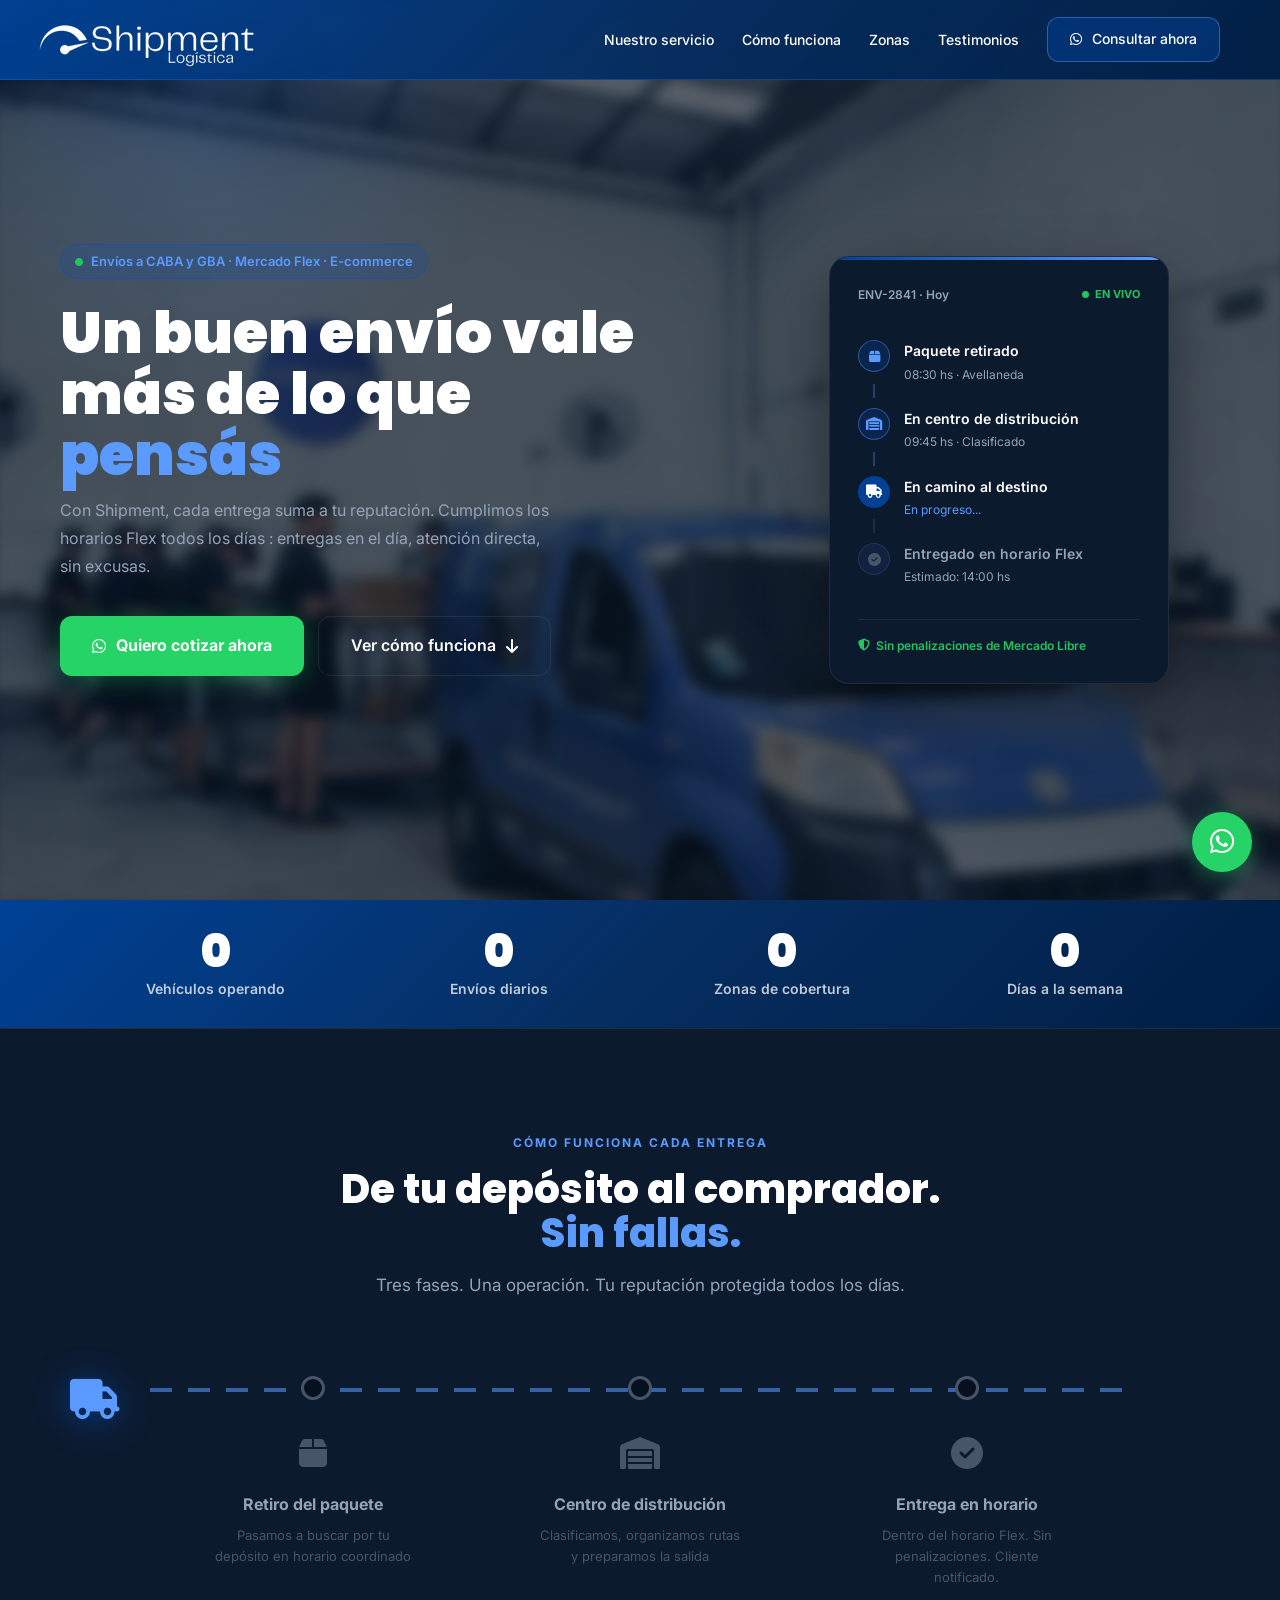
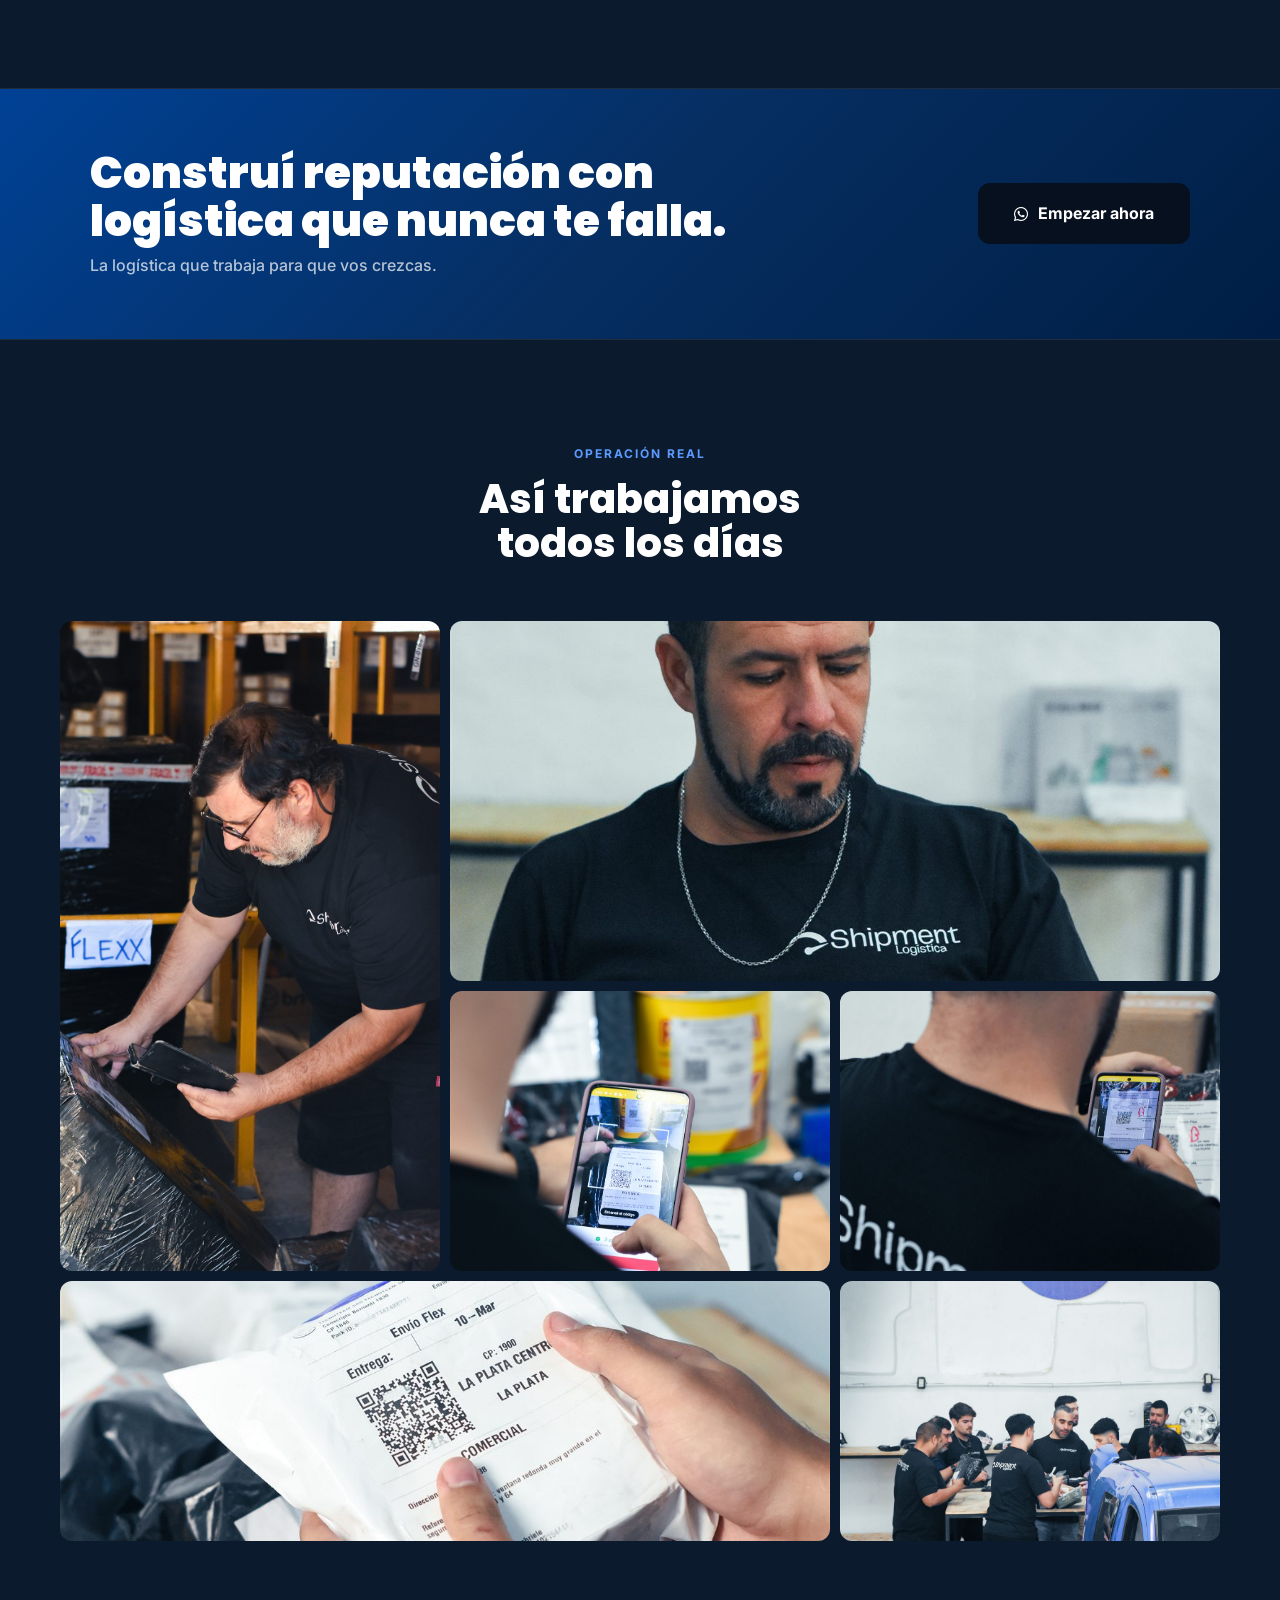
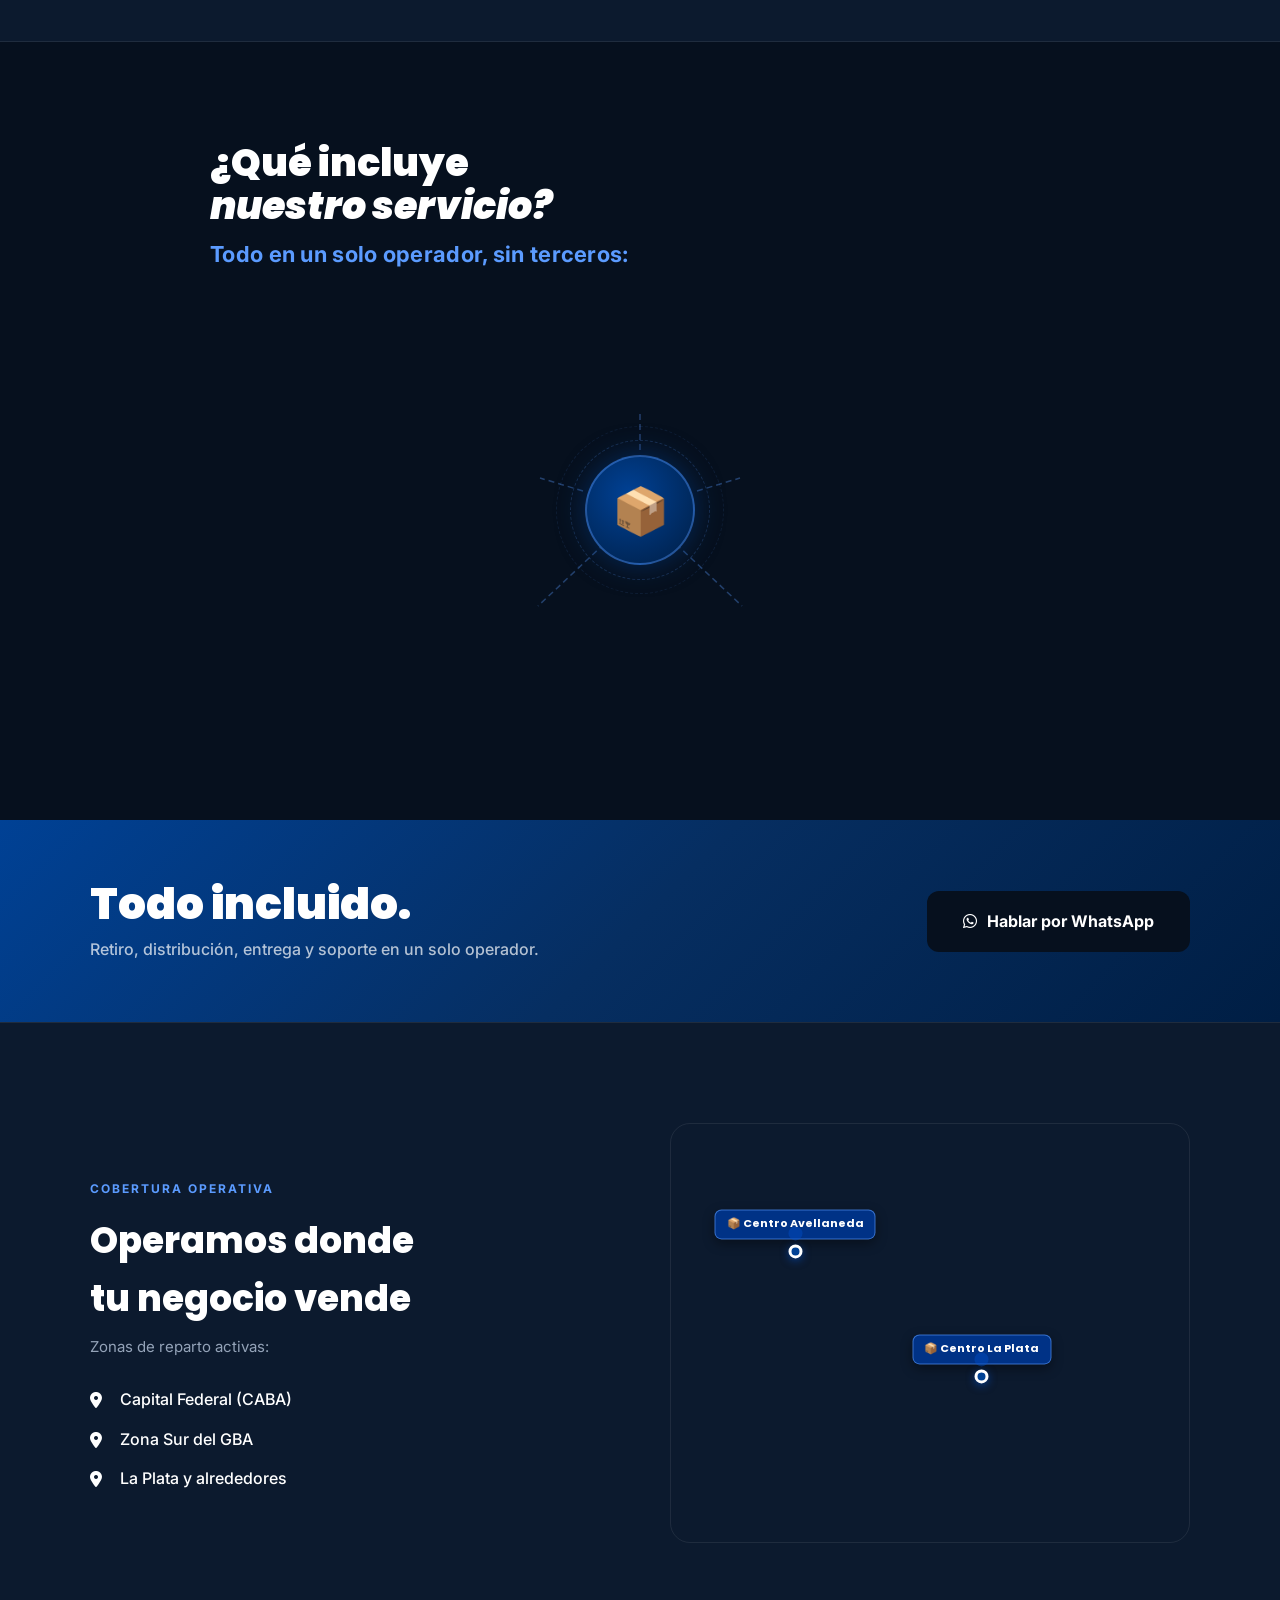
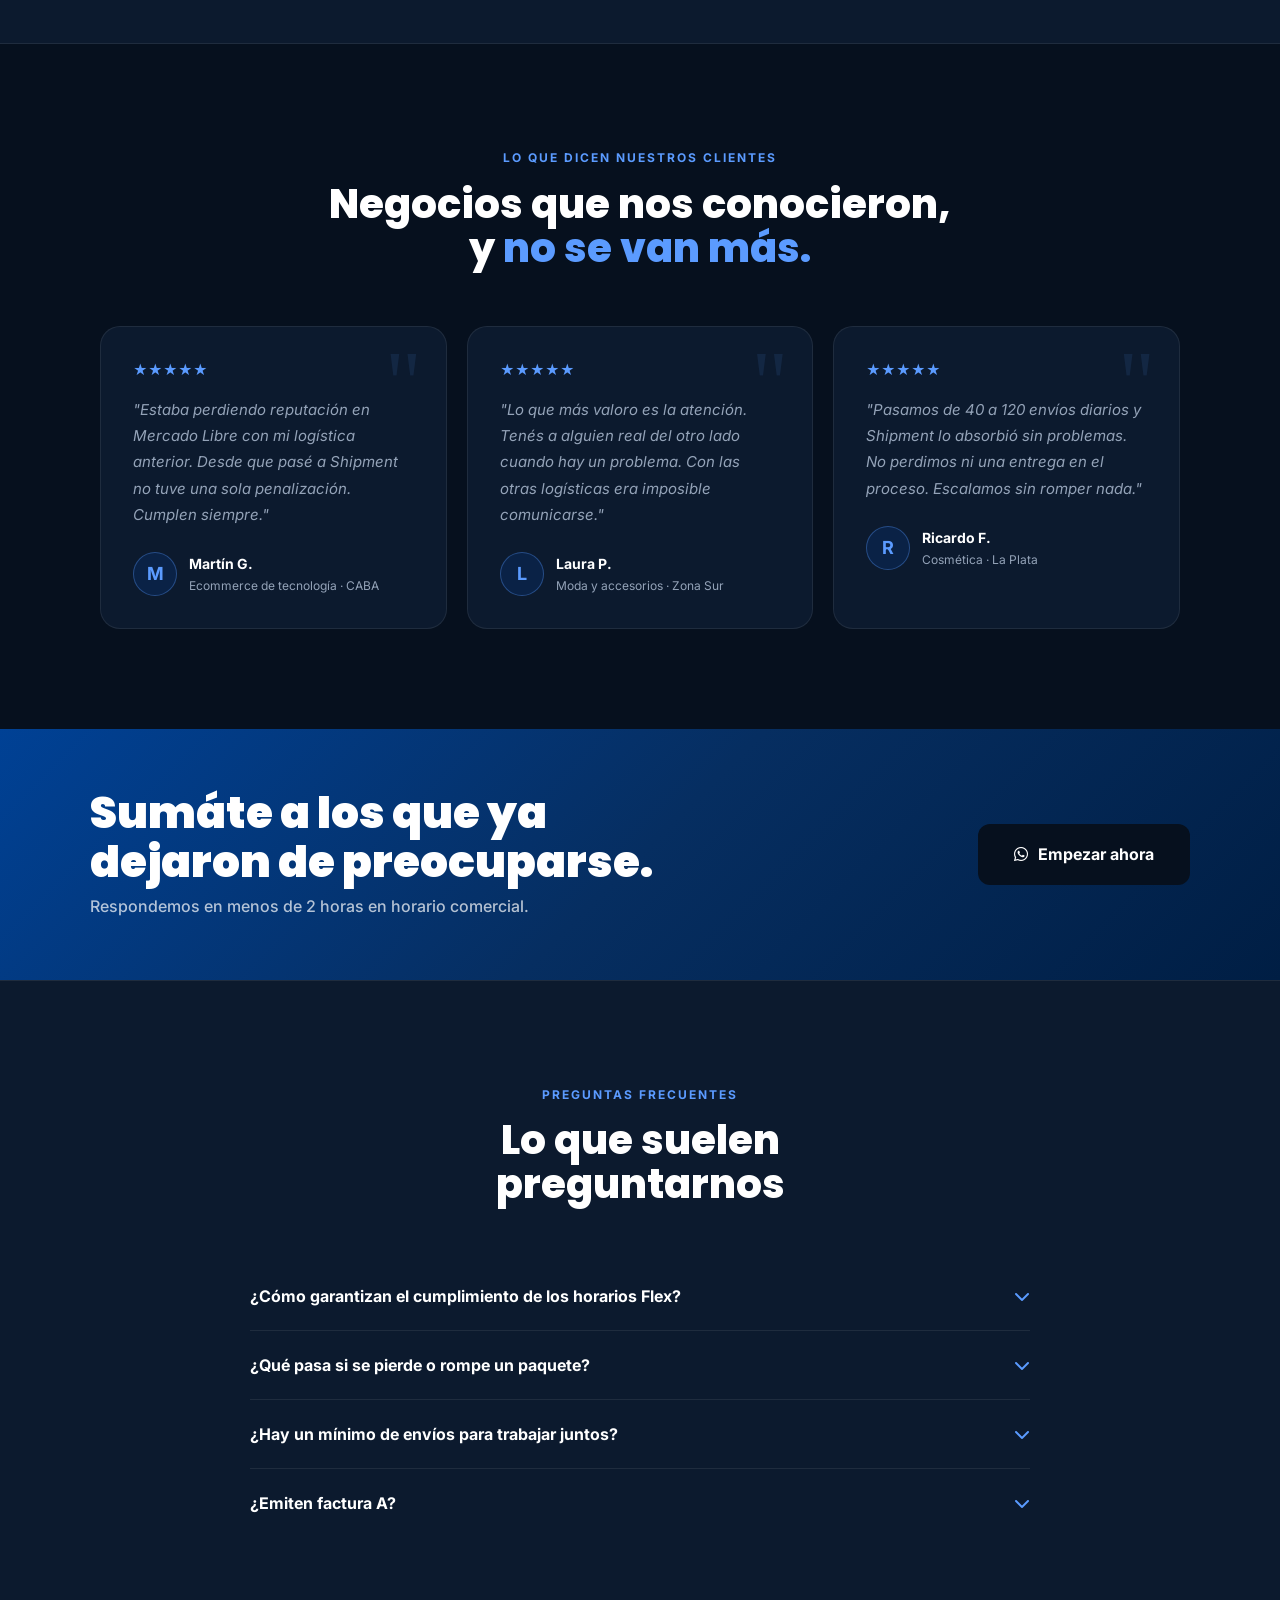
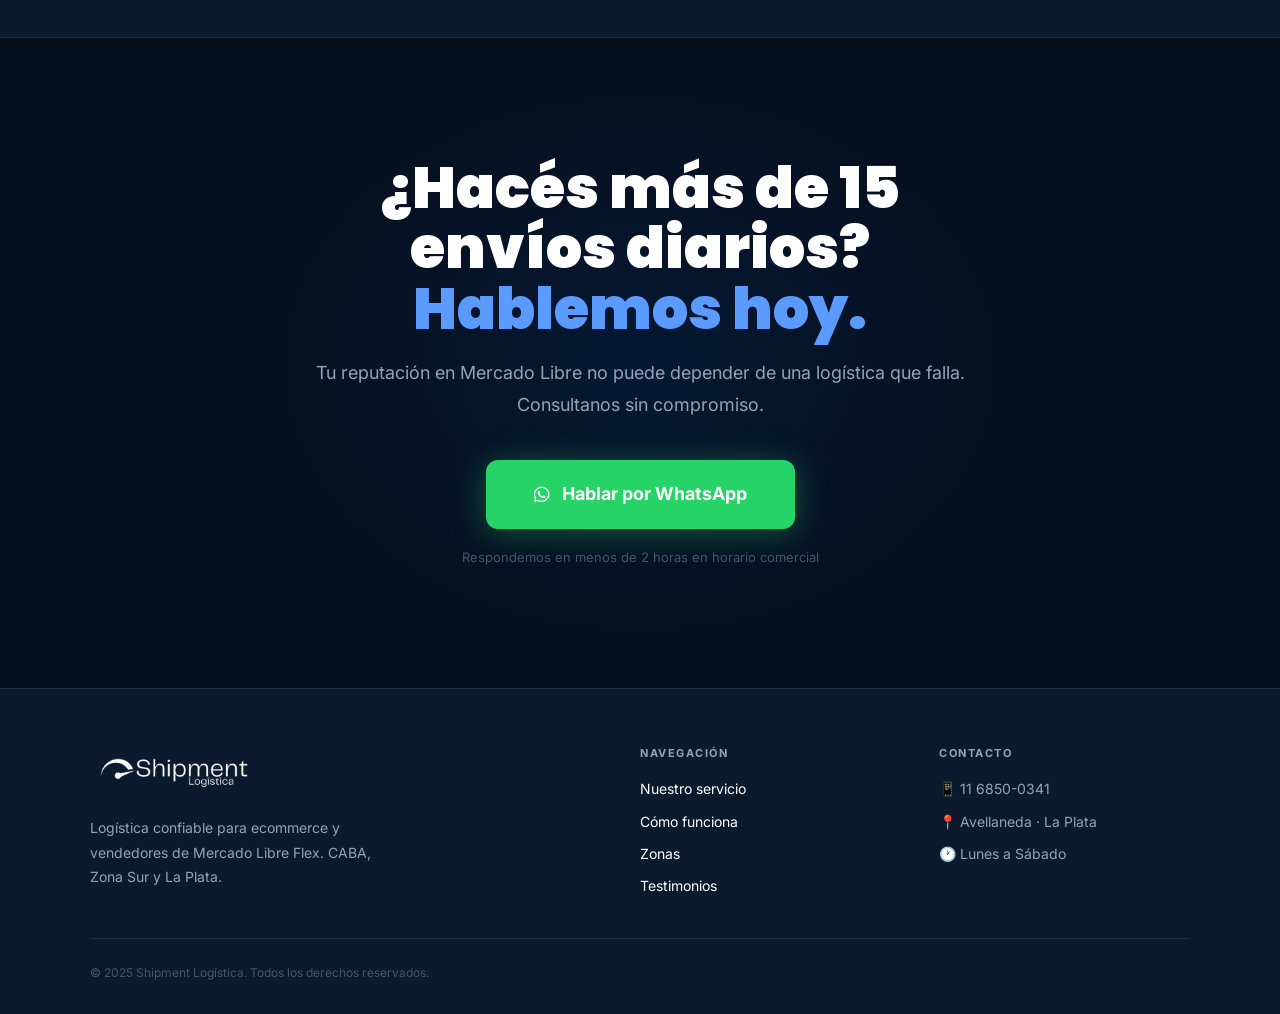
==== shipment-deploy/index.html @ 9171d94e "Add files via upload" ====
﻿<!DOCTYPE html>
<html lang="es">
<head>
    <meta charset="UTF-8">
    <meta name="viewport" content="width=device-width, initial-scale=1.0">
    <title>Shipment Logística : Logística para Mercado Libre Flex y Ecommerce</title>
    <link rel="icon" type="image/png" href="assets/logo.png">
    <link rel="apple-touch-icon" href="assets/logo.png">
    <meta name="description" content="Logística confiable para vendedores de Mercado Libre Flex y ecommerce. Entregas en CABA, Zona Sur y La Plata. Sin penalizaciones.">
    <meta property="og:title" content="Shipment Logística">
    <meta property="og:description" content="Logística confiable para Mercado Libre Flex y ecommerce. CABA, Zona Sur y La Plata.">
    <meta property="og:type" content="website">
    <script type="application/ld+json">
    {
      "@context": "https://schema.org",
      "@type": "Organization",
      "name": "Shipment Logística",
      "description": "Logística confiable para vendedores de Mercado Libre Flex y ecommerce",
      "areaServed": ["Buenos Aires", "CABA", "Zona Sur GBA", "La Plata"],
      "contactPoint": { "@type": "ContactPoint", "telephone": "+54-11-6850-0341", "contactType": "customer service" }
    }
    </script>
    <meta name="description" content="Logística confiable para vendedores de Mercado Libre Flex y ecommerce. Cumplimos horarios, trabajamos sábados, +50 vehículos. CABA, Zona Sur y La Plata.">

    <link rel="preconnect" href="https://fonts.googleapis.com">
    <link rel="preconnect" href="https://fonts.gstatic.com" crossorigin>
    <link href="https://fonts.googleapis.com/css2?family=Inter:wght@300;400;500;600;700&family=Poppins:wght@600;700;800;900&display=swap" rel="stylesheet">
    <link rel="stylesheet" href="https://cdnjs.cloudflare.com/ajax/libs/font-awesome/6.5.0/css/all.min.css">
    <link rel="stylesheet" href="css/style.css">
</head>
<body>

    <!-- NAVBAR -->
    <nav class="navbar">
        <a href="#" class="navbar__logo">
            <img src="assets/logo.png" alt="Shipment Logística"
                 onerror="this.style.display='none'; document.getElementById('logo-text').style.display='block'">
            <span id="logo-text" class="navbar__logo-fallback" style="display:none">Shipment<span>LOGÍSTICA</span></span>
        </a>
        <ul class="navbar__links">
            <li><a href="#no-envios">Nuestro servicio</a></li>
            <li><a href="#ruta">Cómo funciona</a></li>
            <li><a href="#zonas">Zonas</a></li>
            <li><a href="#testimonios">Testimonios</a></li>
            <li>
                <a href="https://wa.me/5491168500341?text=Hola%2C%20quiero%20consultar%20por%20log%C3%ADstica%20para%20mi%20negocio"
                   class="btn-nav-cta" target="_blank" rel="noopener">
                    <i class="fab fa-whatsapp"></i> Consultar ahora
                </a>
            </li>
        </ul>
        <button class="hamburger" onclick="toggleMenu()" aria-label="Menú">
            <span></span><span></span><span></span>
        </button>
    </nav>

    <!-- MOBILE MENU -->
    <div class="mobile-menu-overlay" id="menu-overlay" onclick="closeMenu()"></div>
    <div class="mobile-menu" id="mobile-menu">
        <a href="#no-envios" onclick="closeMenu()">Nuestro servicio</a>
        <a href="#ruta"        onclick="closeMenu()">Cómo funciona</a>
        <a href="#zonas"       onclick="closeMenu()">Zonas</a>
        <a href="#testimonios" onclick="closeMenu()">Testimonios</a>
        <a href="https://wa.me/5491168500341?text=Hola%2C%20quiero%20consultar%20por%20log%C3%ADstica%20para%20mi%20negocio"
           class="btn-wa-sm" target="_blank" rel="noopener" onclick="closeMenu()">
            <i class="fab fa-whatsapp"></i> Consultar por WhatsApp
        </a>
    </div>

    <!-- HERO -->
    <section class="hero">
        <div class="hero__content">
            <div class="hero__badge">
                <i class="fas fa-circle"></i>
                Envíos a CABA y GBA · Mercado Flex · E-commerce
            </div>

            <h1>Un buen envío vale<br>más de lo que <em>pensás</em></h1>

            <p class="hero__sub">
                Con Shipment, cada entrega suma a tu reputación. Cumplimos los horarios Flex
                todos los días : entregas en el día, atención directa, sin excusas.
            </p>

            <div class="hero__ctas">
                <a href="https://wa.me/5491168500341?text=Hola%2C%20quiero%20consultar%20por%20log%C3%ADstica%20para%20mi%20negocio"
                   class="btn-wa-lg" target="_blank" rel="noopener">
                    <i class="fab fa-whatsapp"></i> Quiero cotizar ahora
                </a>
                <a href="#ruta" class="btn-ghost">
                    Ver cómo funciona <i class="fas fa-arrow-down"></i>
                </a>
            </div>


        </div>

        <!-- Tracking card (desktop) -->
        <div class="hero__visual">
            <div class="track-card">
                <div class="track-card__header">
                    <span class="track-card__id">ENV-2841 · Hoy</span>
                    <span class="track-card__live">
                        <span class="live-dot"></span> EN VIVO
                    </span>
                </div>

                <div class="track-step done">
                    <div class="track-step__dot"><i class="fas fa-box"></i></div>
                    <div>
                        <div class="track-step__label">Paquete retirado</div>
                        <div class="track-step__time">08:30 hs · Avellaneda</div>
                    </div>
                </div>
                <div class="track-step done">
                    <div class="track-step__dot"><i class="fas fa-warehouse"></i></div>
                    <div>
                        <div class="track-step__label">En centro de distribución</div>
                        <div class="track-step__time">09:45 hs · Clasificado</div>
                    </div>
                </div>
                <div class="track-step active">
                    <div class="track-step__dot"><i class="fas fa-truck"></i></div>
                    <div>
                        <div class="track-step__label">En camino al destino</div>
                        <div class="track-step__time">En progreso...</div>
                    </div>
                </div>
                <div class="track-step pending">
                    <div class="track-step__dot"><i class="fas fa-check-circle"></i></div>
                    <div>
                        <div class="track-step__label">Entregado en horario Flex</div>
                        <div class="track-step__time">Estimado: 14:00 hs</div>
                    </div>
                </div>

                <div class="track-card__footer">
                    <i class="fas fa-shield-alt"></i>
                    Sin penalizaciones de Mercado Libre
                </div>
            </div>
        </div>
    </section>

    <!-- STATS BAR -->
    <div class="stats-bar">
        <div class="stats-bar__grid">
            <div class="stat">
                <div class="stat__num" data-target="50">0</div>
                <div class="stat__label">Vehículos operando</div>
            </div>
            <div class="stat">
                <div class="stat__num" data-target="1000">0</div>
                <div class="stat__label">Envíos diarios</div>
            </div>
            <div class="stat">
                <div class="stat__num" data-target="3">0</div>
                <div class="stat__label">Zonas de cobertura</div>
            </div>
            <div class="stat">
                <div class="stat__num" data-target="6">0</div>
                <div class="stat__label">Días a la semana</div>
            </div>
        </div>
    </div>


        <!-- JOURNEY SECTION (truck animation) -->
    <section class="journey" id="ruta">
        <div class="journey__inner">
            <div class="section-header">
                <span class="section-label">Cómo funciona cada entrega</span>
                <h2 class="section-title">De tu depósito al comprador.<br><em>Sin fallas.</em></h2>
                <p class="section-sub">Tres fases. Una operación. Tu reputación protegida todos los días.</p>
            </div>

            <div class="journey__track-wrap">
                <!-- Road line -->
                <div class="journey__road"></div>

                <!-- Truck -->
                <div class="journey__truck" id="journey-truck">
                    <i class="fas fa-truck"></i>
                </div>

                <!-- Stops -->
                <div class="journey__stops">
                    <div class="jstop" data-delay="0">
                        <div class="jstop__dot"></div>
                        <div class="jstop__content">
                            <div class="jstop__icon"><i class="fas fa-box"></i></div>
                            <div class="jstop__title">Retiro del paquete</div>
                            <div class="jstop__desc">Pasamos a buscar por tu depósito en horario coordinado</div>
                        </div>
                    </div>
                    <div class="jstop" data-delay="1">
                        <div class="jstop__dot"></div>
                        <div class="jstop__content">
                            <div class="jstop__icon"><i class="fas fa-warehouse"></i></div>
                            <div class="jstop__title">Centro de distribución</div>
                            <div class="jstop__desc">Clasificamos, organizamos rutas y preparamos la salida</div>
                        </div>
                    </div>
                    <div class="jstop" data-delay="2">
                        <div class="jstop__dot"></div>
                        <div class="jstop__content">
                            <div class="jstop__icon"><i class="fas fa-check-circle"></i></div>
                            <div class="jstop__title">Entrega en horario</div>
                            <div class="jstop__desc">Dentro del horario Flex. Sin penalizaciones. Cliente notificado.</div>
                        </div>
                    </div>
                </div>
            </div>
        </div>
    </section>



    <!-- CALLOUT BAND -->
    <div class="callout-band">
        <div class="callout-band__inner">
            <div>
                <div class="callout-band__text">
                    Construí reputación con<br>logística que nunca te falla.
                </div>
                <p class="callout-band__sub">La logística que trabaja para que vos crezcas.</p>
            </div>
            <a href="https://wa.me/5491168500341?text=Hola%2C%20quiero%20consultar%20por%20log%C3%ADstica%20para%20mi%20negocio"
               class="btn-dark" target="_blank" rel="noopener">
                <i class="fab fa-whatsapp"></i> Empezar ahora
            </a>
        </div>
    </div>

    <!-- EQUIPO / FOTOS -->
    <section class="equipo" id="equipo">
        <div class="equipo__inner">
            <div class="section-header">
                <span class="section-label">Operación real</span>
                <h2 class="section-title">Así trabajamos<br>todos los días</h2>
            </div>

            <div class="equipo__grid">
                <div class="foto-slot reveal has-photo" data-id="1">
                    <img alt="Equipo Shipment" src="assets/foto-1.jpg"><div class="foto-placeholder"><i class="fas fa-camera"></i><span>Clic para agregar foto</span></div>
                    <input type="file" accept="image/*" class="foto-input">
                </div>
                <div class="foto-slot reveal has-photo" data-id="2">
                    <img alt="Equipo Shipment" src="assets/foto-2.jpg"><div class="foto-placeholder"><i class="fas fa-camera"></i><span>Clic para agregar foto</span></div>
                    <input type="file" accept="image/*" class="foto-input">
                </div>
                <div class="foto-slot reveal has-photo" data-id="3">
                    <img alt="Equipo Shipment" src="assets/foto-3.jpg"><div class="foto-placeholder"><i class="fas fa-camera"></i><span>Clic para agregar foto</span></div>
                    <input type="file" accept="image/*" class="foto-input">
                </div>
                <div class="foto-slot reveal has-photo" data-id="4">
                    <img alt="Equipo Shipment" src="assets/foto-4.jpg"><div class="foto-placeholder"><i class="fas fa-camera"></i><span>Clic para agregar foto</span></div>
                    <input type="file" accept="image/*" class="foto-input">
                </div>
                <div class="foto-slot reveal has-photo" data-id="5">
                    <img alt="Equipo Shipment" src="assets/foto-5.jpg"><div class="foto-placeholder"><i class="fas fa-camera"></i><span>Clic para agregar foto</span></div>
                    <input type="file" accept="image/*" class="foto-input">
                </div>
                <div class="foto-slot reveal has-photo" data-id="6">
                    <img alt="Equipo Shipment" src="assets/foto-6.jpg"><div class="foto-placeholder"><i class="fas fa-camera"></i><span>Clic para agregar foto</span></div>
                    <input type="file" accept="image/*" class="foto-input">
                </div>
            </div>
        </div>
    </section>

    <!-- NO ENVÍOS -->
    <section class="no-envios" id="no-envios">
        <div class="no-envios__inner">
            <div class="ne-headblock">
                <h2 class="ne-h2">¿Qué incluye<br><em>nuestro servicio?</em></h2>
                <p class="ne-cta-label">Todo en un solo operador, sin terceros:</p>
            </div>
            <div class="ne-radial">
                <svg class="ne-radial__svg" viewBox="0 0 580 420" xmlns="http://www.w3.org/2000/svg">
                    <line x1="290" y1="150" x2="290" y2="110" stroke="rgba(91,155,255,0.35)" stroke-width="1.5" stroke-dasharray="6,4" class="ne-spoke-line"/>
                    <line x1="347" y1="191" x2="390" y2="178" stroke="rgba(91,155,255,0.35)" stroke-width="1.5" stroke-dasharray="6,4" class="ne-spoke-line"/>
                    <line x1="326" y1="244" x2="392" y2="306" stroke="rgba(91,155,255,0.35)" stroke-width="1.5" stroke-dasharray="6,4" class="ne-spoke-line"/>
                    <line x1="254" y1="244" x2="188" y2="306" stroke="rgba(91,155,255,0.35)" stroke-width="1.5" stroke-dasharray="6,4" class="ne-spoke-line"/>
                    <line x1="233" y1="191" x2="190" y2="178" stroke="rgba(91,155,255,0.35)" stroke-width="1.5" stroke-dasharray="6,4" class="ne-spoke-line"/>
                </svg>
                <div class="ne-hub__orb ne-radial__orb">📦</div>
                <div class="ne-tag ne-item" style="top:40px;left:290px">
                    <div class="ne-tag__icon"><i class="fas fa-box"></i></div>
                    <div><div class="ne-tag__word">Retiro</div><div class="ne-tag__sub">En tu depósito</div></div>
                </div>
                <div class="ne-tag ne-item" style="top:156px;left:456px">
                    <div class="ne-tag__icon"><i class="fas fa-route"></i></div>
                    <div><div class="ne-tag__word">Rutas diarias</div><div class="ne-tag__sub">Operación planificada</div></div>
                </div>
                <div class="ne-tag ne-item" style="top:352px;left:440px">
                    <div class="ne-tag__icon"><i class="fas fa-clock"></i></div>
                    <div><div class="ne-tag__word">Entrega Flex</div><div class="ne-tag__sub">Horario garantizado</div></div>
                </div>
                <div class="ne-tag ne-item" style="top:352px;left:140px">
                    <div class="ne-tag__icon"><i class="fas fa-location-dot"></i></div>
                    <div><div class="ne-tag__word">Seguimiento</div><div class="ne-tag__sub">Cada paquete</div></div>
                </div>
                <div class="ne-tag ne-item" style="top:156px;left:124px">
                    <div class="ne-tag__icon"><i class="fas fa-headset"></i></div>
                    <div><div class="ne-tag__word">Soporte directo</div><div class="ne-tag__sub">Sin intermediarios</div></div>
                </div>
            </div>
        </div>
    </section>


    <!-- CTA BAND -->
    <div class="callout-band">
        <div class="callout-band__inner">
            <div>
                <div class="callout-band__text">Todo incluido.</div>
                <p class="callout-band__sub">Retiro, distribución, entrega y soporte en un solo operador.</p>
            </div>
            <a href="https://wa.me/5491168500341?text=Hola%2C%20quiero%20consultar%20por%20log%C3%ADstica%20para%20mi%20negocio" class="btn-dark" target="_blank" rel="noopener">
                <i class="fab fa-whatsapp"></i> Hablar por WhatsApp
            </a>
        </div>
    </div>
    <!-- ZONAS -->
    <section class="zonas" id="zonas">
        <div class="zonas__inner">
            <div class="zonas__grid">
                <div class="zonas__left">
                    <span class="section-label">Cobertura operativa</span>
                    <h3>Operamos donde<br>tu negocio vende</h3>
                    <p class="zonas__sub">Zonas de reparto activas:</p>
                    <ul class="zona-list">
                        <li><i class="fas fa-map-marker-alt"></i> Capital Federal (CABA)</li>
                        <li><i class="fas fa-map-marker-alt"></i> Zona Sur del GBA</li>
                        <li><i class="fas fa-map-marker-alt"></i> La Plata y alrededores</li>
                    </ul>
                </div>
                <div class="zonas__right">
                    <div class="mapa-google">
                        <div class="mapa-overlay">
                            <div class="mapa-pin" style="top:32%;left:24%">
                                <div class="mapa-pin__label">📦 Centro Avellaneda</div>
                                <div class="mapa-pin__dot"></div>
                            </div>
                            <div class="mapa-pin" style="top:62%;left:60%">
                                <div class="mapa-pin__label">📦 Centro La Plata</div>
                                <div class="mapa-pin__dot"></div>
                            </div>
                        </div>
                        <iframe src="https://maps.google.com/maps?q=-34.79,-58.12&z=10&output=embed&hl=es" allowfullscreen="" loading="lazy"></iframe>
                    </div>
                </div>
            </div>
        </div>
    </section>

    <!-- TESTIMONIOS -->
    <section class="testimonios" id="testimonios">
        <div class="section-header">
            <span class="section-label">Lo que dicen nuestros clientes</span>
            <h2 class="section-title">Negocios que nos conocieron,<br>y <em>no se van más.</em></h2>
        </div>
        <div class="testimonios__grid">
            <div class="tcard reveal">
                <div class="tcard__stars">★★★★★</div>
                <p class="tcard__text">"Estaba perdiendo reputación en Mercado Libre con mi logística anterior. Desde que pasé a Shipment no tuve una sola penalización. Cumplen siempre."</p>
                <div class="tcard__author">
                    <div class="tcard__av">M</div>
                    <div>
                        <div class="tcard__name">Martín G.</div>
                        <div class="tcard__biz">Ecommerce de tecnología · CABA</div>
                    </div>
                </div>
            </div>
            <div class="tcard reveal">
                <div class="tcard__stars">★★★★★</div>
                <p class="tcard__text">"Lo que más valoro es la atención. Tenés a alguien real del otro lado cuando hay un problema. Con las otras logísticas era imposible comunicarse."</p>
                <div class="tcard__author">
                    <div class="tcard__av">L</div>
                    <div>
                        <div class="tcard__name">Laura P.</div>
                        <div class="tcard__biz">Moda y accesorios · Zona Sur</div>
                    </div>
                </div>
            </div>
            <div class="tcard reveal">
                <div class="tcard__stars">★★★★★</div>
                <p class="tcard__text">"Pasamos de 40 a 120 envíos diarios y Shipment lo absorbió sin problemas. No perdimos ni una entrega en el proceso. Escalamos sin romper nada."</p>
                <div class="tcard__author">
                    <div class="tcard__av">R</div>
                    <div>
                        <div class="tcard__name">Ricardo F.</div>
                        <div class="tcard__biz">Cosmética · La Plata</div>
                    </div>
                </div>
            </div>
        </div>
    </section>


    <!-- CTA BAND -->
    <div class="callout-band">
        <div class="callout-band__inner">
            <div>
                <div class="callout-band__text">Sumáte a los que ya<br>dejaron de preocuparse.</div>
                <p class="callout-band__sub">Respondemos en menos de 2 horas en horario comercial.</p>
            </div>
            <a href="https://wa.me/5491168500341?text=Hola%2C%20quiero%20consultar%20por%20log%C3%ADstica%20para%20mi%20negocio" class="btn-dark" target="_blank" rel="noopener">
                <i class="fab fa-whatsapp"></i> Empezar ahora
            </a>
        </div>
    </div>
    <!-- FAQ -->
    <section class="faq">
        <div class="faq__inner">
            <div class="section-header">
                <span class="section-label">Preguntas frecuentes</span>
                <h2 class="section-title">Lo que suelen<br>preguntarnos</h2>
            </div>
            <div class="faq-item">
                <button class="faq-q" aria-expanded="false">
                    ¿Cómo garantizan el cumplimiento de los horarios Flex?
                    <i class="fas fa-chevron-down"></i>
                </button>
                <div class="faq-a">Tenemos la operación diseñada específicamente para cumplir con los horarios de entrega de Mercado Libre Flex. Es nuestro principal diferencial. Operamos lunes a sábado con más de 50 vehículos y centros de distribución en Avellaneda y La Plata.</div>
            </div>
            <div class="faq-item">
                <button class="faq-q" aria-expanded="false">
                    ¿Qué pasa si se pierde o rompe un paquete?
                    <i class="fas fa-chevron-down"></i>
                </button>
                <div class="faq-a">Nos hacemos cargo. Sin vueltas. No vas a absorber vos el costo por un error de logística.</div>
            </div>
            <div class="faq-item">
                <button class="faq-q" aria-expanded="false">
                    ¿Hay un mínimo de envíos para trabajar juntos?
                    <i class="fas fa-chevron-down"></i>
                </button>
                <div class="faq-a">Trabajamos con negocios que hacen mínimo 15 envíos diarios. Si estás en ese rango o cerca, consultanos. Si tu volumen puede crecer, mejor todavía : tenemos descuento por volumen.</div>
            </div>
            <div class="faq-item">
                <button class="faq-q" aria-expanded="false">
                    ¿Emiten factura A?
                    <i class="fas fa-chevron-down"></i>
                </button>
                <div class="faq-a">Sí. Operamos en blanco y emitimos factura A para empresas y responsables inscriptos. Sin problemas.</div>
            </div>
        </div>
    </section>

    <!-- CTA FINAL -->
    <section class="cta-final">
        <div class="cta-final__inner">
            <h2>¿Hacés más de 15 envíos diarios?<br><em>Hablemos hoy.</em></h2>
            <p class="cta-final__sub">Tu reputación en Mercado Libre no puede depender de una logística que falla. Consultanos sin compromiso.</p>
            <a href="https://wa.me/5491168500341?text=Hola%2C%20quiero%20consultar%20por%20log%C3%ADstica%20para%20mi%20negocio"
               class="btn-wa-xl" target="_blank" rel="noopener">
                <i class="fab fa-whatsapp"></i> Hablar por WhatsApp
            </a>
            <p class="cta-final__note">Respondemos en menos de 2 horas en horario comercial</p>
        </div>
    </section>

    <!-- FOOTER -->
    <footer>
        <div class="footer__inner">
            <div class="footer__brand">
                <img src="assets/logo.png" alt="Shipment Logística" onerror="this.style.display='none'">
                <p>Logística confiable para ecommerce y vendedores de Mercado Libre Flex. CABA, Zona Sur y La Plata.</p>
            </div>
            <div class="footer__col">
                <h4>Navegación</h4>
                <ul>
                    <li><a href="#no-envios">Nuestro servicio</a></li>
                    <li><a href="#ruta">Cómo funciona</a></li>
                    <li><a href="#zonas">Zonas</a></li>
                    <li><a href="#testimonios">Testimonios</a></li>
                </ul>
            </div>
            <div class="footer__col">
                <h4>Contacto</h4>
                <ul>
                    <li>📱 11 6850-0341</li>
                    <li>📍 Avellaneda · La Plata</li>
                    <li>🕐 Lunes a Sábado</li>
                </ul>
            </div>
        </div>
        <div class="footer__bottom">
            <p>© 2025 Shipment Logística. Todos los derechos reservados.</p>
        </div>
    </footer>

    <!-- FLOATING WA -->
    <a href="https://wa.me/5491168500341?text=Hola%2C%20quiero%20consultar%20por%20log%C3%ADstica%20para%20mi%20negocio"
       class="float-wa" target="_blank" rel="noopener" aria-label="Escribir por WhatsApp">
        <i class="fab fa-whatsapp"></i>
    </a>
    <script src="js/main.js"></script>
</body>
</html>
---- shipment-deploy/css/style.css ----
:root {
            --bg:         #06101E;
            --surface:    #0C1A2E;
            --surface-2:  #112240;
            --blue:       #004195;
            --blue-lt:    #1A6AE0;
            --accent:     #5B9BFF;
            --brand:      #0052CC;
            --white:      #FFFFFF;
            --gray-lt:    #94A3B8;
            --gray:       #475569;
            --border:     rgba(255,255,255,0.08);
            --wa:         #25D366;
            --r:          12px;
            --r-lg:       20px;
            --ease:       0.25s cubic-bezier(0.4,0,0.2,1);
        }

        * { margin: 0; padding: 0; box-sizing: border-box; }
        html { scroll-behavior: smooth; overflow-x: hidden; }
        body {
            font-family: 'Inter', sans-serif;
            background: var(--bg);
            color: var(--white);
            line-height: 1.6;
            overflow-x: hidden;
        }

        /* ─── NAVBAR ─── */
        .navbar {
            position: fixed;
            inset: 0 0 auto 0;
            z-index: 100;
            display: flex;
            align-items: stretch;
            justify-content: space-between;
            height: 80px;
            padding: 0 60px 0 24px;
            background: linear-gradient(135deg, rgba(0,65,149,0.97) 0%, rgba(6,46,97,0.97) 50%, rgba(0,30,68,0.97) 100%);
            backdrop-filter: blur(14px);
            border-bottom: 1px solid rgba(91,155,255,0.2);
        }
        .navbar__logo {
            display: flex; align-items: center;
            position: relative;
        }
        .navbar__logo::after { content: none; }
        
        .footer__brand img { height: 52px; width: auto; margin-bottom: 16px; }
        .navbar__logo-fallback {
            font-family: 'Poppins', sans-serif;
            font-size: 20px; font-weight: 800; letter-spacing: 0.5px;
            color: var(--white); text-decoration: none;
        }
        .navbar__logo-fallback span {
            font-weight: 300; font-size: 13px;
            display: block; letter-spacing: 2px; opacity: 0.7; margin-top: -2px;
        }
        
        .btn-nav-cta {
            display: inline-flex; align-items: center; gap: 10px;
            background: rgba(0,65,149,0.5); border: 1px solid rgba(91,155,255,0.45);
            color: #fff; border-radius: 12px; padding: 10px 22px;
            text-decoration: none; font-size: 14px; font-weight: 700;
            transition: background 0.25s ease, border-color 0.25s ease;
            white-space: nowrap;
        }
        .btn-nav-cta:hover { background: rgba(0,65,149,0.5); border-color: rgba(91,155,255,0.45); }
        .navbar__links { display: flex; align-items: center; gap: 28px; list-style: none; }
        .navbar__links a {
            color: var(--white); text-decoration: none;
            font-size: 14px; font-weight: 500; transition: color var(--ease);
        }
        .navbar__links a:hover { color: var(--white); }
        .btn-wa-sm {
            display: inline-flex; align-items: center; gap: 8px;
            background: var(--wa); color: #fff;
            padding: 10px 20px; border-radius: 8px;
            text-decoration: none; font-size: 14px; font-weight: 700;
            transition: var(--ease);
        }
        .btn-wa-sm:hover { filter: brightness(1.1); transform: translateY(-1px); }
        .hamburger {
            display: none; flex-direction: column; gap: 5px;
            cursor: pointer; padding: 4px; background: none; border: none;
        }
        .hamburger span { display: block; width: 24px; height: 2px; background: var(--white); border-radius: 2px; }
        .mobile-menu {
            display: none; position: fixed; top: 74px; inset-inline: 0;
            background: var(--surface); border-bottom: 1px solid var(--border);
            padding: 20px 24px; flex-direction: column; gap: 12px; z-index: 99;
        }
        .mobile-menu-overlay { display: none; position: fixed; inset: 0; z-index: 98; }
        .mobile-menu-overlay.open { display: block; }
        .mobile-menu.open { display: flex; }
        .mobile-menu a {
            color: var(--white); text-decoration: none;
            font-size: 16px; font-weight: 500;
            padding: 10px 0; border-bottom: 1px solid var(--border);
        }
        .mobile-menu .btn-wa-sm { justify-content: center; padding: 14px; border-radius: var(--r); }

        /* ─── HERO ─── */
        .hero {
            min-height: 100vh;
            display: grid;
            grid-template-columns: 55% 45%;
            gap: 40px;
            align-items: center;
            padding: 120px 60px 80px;
            position: relative;
            overflow: hidden;
        }
        .hero::after {
            content: '';
            position: absolute; inset: -10px;
            background-image: url('../assets/hero-bg.jpg');
            background-size: cover;
            background-position: center 40%;
            filter: blur(7px);
            opacity: 0.32;
            z-index: 0;
        }
        .hero__content, .hero__visual { position: relative; z-index: 1; }
        .hero::before {
            content: '';
            position: absolute; top: -200px; left: -100px;
            width: 600px; height: 600px;
            background: radial-gradient(circle, rgba(0,82,204,.22) 0%, transparent 70%);
            pointer-events: none;
        }

        .hero__badge {
            display: inline-flex; align-items: center; gap: 8px;
            background: rgba(0,82,204,.15);
            border: 1px solid rgba(0,82,204,.4);
            color: var(--accent);
            padding: 6px 14px; border-radius: 100px;
            font-size: 13px; font-weight: 600; margin-bottom: 24px; width: fit-content;
        }
        .hero__badge i { font-size: 8px; color: #22C55E; }

        .hero h1 {
            font-family: 'Poppins', sans-serif;
            font-size: clamp(30px, 4.8vw, 58px);
            font-weight: 900; line-height: 1.05; margin-bottom: 10px;
        }
        .hero h1 em { font-style: normal; color: var(--accent); }

        .hero__tagline {
            font-family: 'Poppins', sans-serif;
            font-size: clamp(20px, 2.5vw, 28px);
            font-weight: 600; color: var(--gray-lt); margin-bottom: 24px;
        }
        .hero__tagline strong { color: var(--white); }

        .hero__sub {
            font-size: 16px; color: var(--gray-lt);
            max-width: 500px; margin-bottom: 36px; line-height: 1.75;
        }
        .hero__ctas { display: flex; gap: 14px; flex-wrap: wrap; margin-bottom: 20px; }

        .btn-wa-lg {
            display: inline-flex; align-items: center; gap: 10px;
            background: var(--wa); color: #fff;
            padding: 16px 32px; border-radius: var(--r);
            text-decoration: none; font-size: 16px; font-weight: 700;
            box-shadow: 0 4px 24px rgba(37,211,102,.3); transition: var(--ease);
        }
        .btn-wa-lg:hover { filter: brightness(1.1); transform: translateY(-2px); box-shadow: 0 8px 32px rgba(37,211,102,.42); }

        .btn-ghost {
            display: inline-flex; align-items: center; gap: 10px;
            background: transparent; color: var(--white);
            padding: 16px 32px; border-radius: var(--r);
            text-decoration: none; font-size: 16px; font-weight: 600;
            border: 1px solid var(--border); transition: var(--ease);
        }
        .btn-ghost:hover { border-color: rgba(255,255,255,.3); background: rgba(255,255,255,.05); }

        .hero__note { font-size: 13px; color: var(--gray); display: flex; align-items: center; gap: 6px; }
        .hero__note i { color: #22C55E; }

        /* ─── TRACKING CARD (hero right) ─── */
        .hero__visual { display: flex; align-items: center; justify-content: center; }

        .track-card {
            background: var(--surface);
            border: 1px solid var(--border);
            border-radius: var(--r-lg);
            padding: 28px;
            width: 100%; max-width: 340px;
            box-shadow: 0 24px 60px rgba(0,0,0,.4);
            position: relative;
            overflow: hidden;
        }
        .track-card::before {
            content: '';
            position: absolute; top: 0; left: 0; right: 0; height: 3px;
            background: linear-gradient(90deg, var(--blue), var(--accent));
        }
        .track-card__header {
            display: flex; justify-content: space-between; align-items: center;
            margin-bottom: 24px;
        }
        .track-card__id { font-size: 12px; color: var(--gray-lt); font-weight: 600; }
        .track-card__live {
            display: flex; align-items: center; gap: 6px;
            font-size: 11px; font-weight: 700; color: #22C55E;
        }
        .live-dot {
            width: 7px; height: 7px; border-radius: 50%; background: #22C55E;
            animation: pulse-dot 1.5s ease-in-out infinite;
        }
        @keyframes pulse-dot {
            0%, 100% { opacity: 1; transform: scale(1); }
            50% { opacity: 0.5; transform: scale(0.8); }
        }

        .track-step {
            display: flex; gap: 14px; align-items: flex-start;
            padding: 12px 0; position: relative;
        }
        .track-step + .track-step::before {
            content: '';
            position: absolute; left: 15px; top: 0;
            width: 2px; height: 14px;
            background: var(--border);
            transform: translateY(-12px);
        }
        .track-step.done + .track-step::before { background: rgba(91,155,255,.3); }

        .track-step__dot {
            width: 32px; height: 32px; min-width: 32px;
            border-radius: 50%; display: flex; align-items: center; justify-content: center;
            font-size: 13px;
        }
        .track-step.done   .track-step__dot { background: rgba(0,82,204,.2); color: var(--accent); border: 1px solid rgba(91,155,255,.4); }
        .track-step.active .track-step__dot {
            background: var(--blue); color: var(--white);
            animation: ring-pulse 2s ease-in-out infinite;
        }
        .track-step.pending .track-step__dot { background: var(--surface-2); color: var(--gray); border: 1px solid var(--border); }

        @keyframes ring-pulse {
            0%, 100% { box-shadow: 0 0 0 0 rgba(0,82,204,.5); }
            50% { box-shadow: 0 0 0 8px rgba(0,82,204,0); }
        }

        .track-step__label { font-size: 14px; font-weight: 600; color: var(--white); }
        .track-step.pending .track-step__label { color: var(--gray-lt); }
        .track-step__time { font-size: 12px; color: var(--gray-lt); margin-top: 2px; }
        .track-step.active .track-step__time { color: var(--accent); }

        .track-card__footer {
            margin-top: 20px; padding-top: 16px;
            border-top: 1px solid var(--border);
            font-size: 12px; color: #22C55E;
            display: flex; align-items: center; gap: 6px; font-weight: 600;
        }

        /* ─── STATS BAR ─── */
        .stats-bar {
            background: linear-gradient(135deg, #004195 0%, #062E61 50%, #001E44 100%);
            padding: 28px 60px;
        }
        .stats-bar__grid {
            display: grid; grid-template-columns: repeat(4, 1fr);
            gap: 32px; max-width: 1100px; margin: 0 auto;
        }
        .stat { text-align: center; }
        .stat__num {
            font-family: 'Poppins', sans-serif;
            font-size: 46px; font-weight: 900; line-height: 1;
            margin-bottom: 4px; color: var(--white);
        }
        .stat__label { font-size: 14px; color: rgba(255,255,255,.75); font-weight: 600; }

        /* ─── SECTION COMMONS ─── */
        .section-label {
            display: inline-block; font-size: 12px; font-weight: 700;
            letter-spacing: 2px; text-transform: uppercase;
            color: var(--accent); margin-bottom: 14px;
        }
        .section-title {
            font-family: 'Poppins', sans-serif;
            font-size: clamp(24px, 3.2vw, 40px); font-weight: 800;
            line-height: 1.1; margin-bottom: 16px;
        }
        .section-title em { font-style: normal; color: var(--accent); }
        .section-sub {
            font-size: 17px; color: var(--gray-lt);
            max-width: 540px; margin: 0 auto; line-height: 1.75;
        }
        .section-header { text-align: center; margin-bottom: 56px; }

        /* ─── PAIN (editorial) ─── */
        .pain { padding: 100px 60px; max-width: 1200px; margin: 0 auto; }
        .pain__layout {
            display: grid;
            grid-template-columns: 300px 1fr;
            gap: 80px;
            align-items: start;
        }
        .pain__left { position: sticky; top: 100px; }
        .pain__left-label {
            display: inline-block; font-size: 12px; font-weight: 700;
            letter-spacing: 2px; text-transform: uppercase;
            color: var(--yellow); margin-bottom: 20px;
        }
        .pain__left h2 {
            font-family: 'Poppins', sans-serif;
            font-size: clamp(24px, 2.8vw, 38px);
            font-weight: 900; line-height: 1.05; margin-bottom: 16px;
        }
        .pain__left h2 em { font-style: normal; color: var(--yellow); }
        .pain__left p {
            font-size: 15px; color: var(--gray-lt); line-height: 1.7; margin-bottom: 28px;
        }
        .pain__right { display: flex; flex-direction: column; }
        .pain-row {
            display: grid;
            grid-template-columns: 42px 1fr;
            gap: 20px;
            padding: 26px 0;
            border-bottom: 1px solid var(--border);
        }
        .pain-row:first-child { border-top: 1px solid var(--border); }
        .pain-row.reveal { transform: translateX(40px); }
        .pain-row.reveal.visible { transform: translateX(0); }
        .pain-row:nth-child(2) { transition-delay: 0.07s; }
        .pain-row:nth-child(3) { transition-delay: 0.14s; }
        .pain-row:nth-child(4) { transition-delay: 0.21s; }
        .pain-row:nth-child(5) { transition-delay: 0.28s; }
        .pain-row:nth-child(6) { transition-delay: 0.35s; }
        .pain-row__num {
            font-family: 'Poppins', sans-serif;
            font-size: 13px; font-weight: 800;
            color: #FF6B6B; padding-top: 3px; letter-spacing: 1px;
        }
        .pain-row__title { font-weight: 700; font-size: 16px; margin-bottom: 6px; }
        .pain-row__text  { font-size: 13px; color: var(--gray-lt); line-height: 1.65; }


        /* ─── JOURNEY (truck road animation) ─── */
        .journey {
            padding: 100px 0;
            background: var(--surface);
            border-top: 1px solid var(--border);
            border-bottom: 1px solid var(--border);
            overflow: hidden;
        }
        .journey__inner { max-width: 1100px; margin: 0 auto; padding: 0 60px; }

        .journey__track-wrap { margin-top: 60px; position: relative; }

        /* The dashed road */
        .journey__road {
            position: absolute;
            top: 28px; left: 0; right: 0;
            height: 4px;
            background: repeating-linear-gradient(
                90deg,
                rgba(91,155,255,.55) 0, rgba(91,155,255,.55) 22px,
                transparent 22px, transparent 38px
            );
        }

        /* The animated truck */
        .journey__truck {
            position: absolute;
            top: 8px; left: -80px;
            font-size: 40px;
            color: var(--accent);
            transition: left 3s cubic-bezier(0.4, 0, 0.2, 1);
            filter: drop-shadow(0 4px 16px rgba(0,82,204,.6));
            z-index: 2;
        }
        .journey__truck.drive { left: calc(100% - 40px); }

        /* Stops */
        .journey__stops {
            display: flex; justify-content: space-between; position: relative;
        }
        .jstop {
            display: flex; flex-direction: column;
            align-items: center; flex: 1;
        }
        .jstop__dot {
            width: 24px; height: 24px; border-radius: 50%;
            background: var(--bg); border: 3px solid var(--gray);
            margin-top: 16px; position: relative; z-index: 1;
            transition: all 0.5s ease;
        }
        .jstop.active .jstop__dot {
            border-color: var(--accent); background: var(--blue);
            box-shadow: 0 0 0 8px rgba(0,82,204,.2);
        }
        .jstop__content {
            margin-top: 28px; text-align: center; padding: 0 16px;
        }
        .jstop__icon {
            font-size: 32px; color: var(--gray);
            margin-bottom: 12px; transition: color 0.5s ease;
        }
        .jstop.active .jstop__icon { color: var(--accent); }
        .jstop__title {
            font-weight: 700; font-size: 16px; color: var(--gray-lt);
            margin-bottom: 8px; transition: color 0.5s ease;
        }
        .jstop.active .jstop__title { color: var(--white); }
        .jstop__desc {
            font-size: 13px; color: var(--gray); line-height: 1.6;
            max-width: 200px; margin: 0 auto; transition: color 0.5s ease;
        }
        .jstop.active .jstop__desc { color: var(--gray-lt); }

        /* ─── DIFFERENTIALS ─── */
        .differentials {
            padding: 100px 60px;
            border-top: 1px solid var(--border);
            border-bottom: 1px solid var(--border);
        }
        .differentials__inner { max-width: 1200px; margin: 0 auto; }
        .diff-grid { display: grid; grid-template-columns: repeat(4, 1fr); gap: 20px; }
        .diff-card {
            background: var(--surface); border: 1px solid var(--border);
            border-radius: var(--r-lg); padding: 32px 24px;
            text-align: center; transition: var(--ease);
            position: relative; overflow: hidden;
        }
        .diff-card::after {
            content: ''; position: absolute; top: 0; left: 0; right: 0; height: 3px;
            background: linear-gradient(90deg, var(--blue), var(--accent));
            opacity: 0; transition: var(--ease);
        }
        .diff-card:hover { border-color: rgba(91,155,255,.3); transform: translateY(-5px); box-shadow: 0 16px 40px rgba(0,0,0,.2); }
        .diff-card:hover::after { opacity: 1; }
        .diff-card__icon {
            width: 56px; height: 56px;
            background: rgba(0,82,204,.15); border-radius: 14px;
            display: flex; align-items: center; justify-content: center;
            font-size: 22px; color: var(--accent); margin: 0 auto 20px;
        }
        .diff-card__title { font-weight: 700; font-size: 15px; margin-bottom: 10px; }
        .diff-card__text  { font-size: 13px; color: var(--gray-lt); line-height: 1.65; }

        /* ─── ORBITAL DIFFERENTIALS ─── */
        .diferencial-orb { padding: 100px 60px; border-top: 1px solid var(--border); border-bottom: 1px solid var(--border); }
        .diferencial-orb__inner { max-width: 1200px; margin: 0 auto; }
        /* ─── TRUCK DELIVERY ─── */
        .dif-truck-section { margin-top: 60px; }
        .dif-road-wrap {
            position: relative; height: 70px; margin-bottom: 36px;
        }
        .dif-road-line {
            position: absolute; top: 50%; left: 0; right: 0;
            height: 4px; border-radius: 2px;
            background: linear-gradient(90deg, #004195, #5B9BFF);
            transform: translateY(-50%);
        }
        .dif-road-line::after {
            content: '';
            position: absolute; bottom: -10px; left: 0; right: 0; height: 2px;
            background: repeating-linear-gradient(90deg,
                transparent 0px, transparent 14px,
                rgba(255,255,255,0.07) 14px, rgba(255,255,255,0.07) 22px);
        }
        .dif-truck-icon {
            position: absolute; top: 50%; left: -4px;
            transform: translateY(-60%);
            font-size: 38px; line-height: 1;
            filter: drop-shadow(0 0 14px rgba(91,155,255,0.7));
            transition: left 3.4s cubic-bezier(0.3, 0, 0.3, 1);
            z-index: 2;
        }
        .dif-truck-icon.drive { left: calc(100% - 40px); }
        .dif-stop-m {
            position: absolute; top: 50%;
            transform: translate(-50%, -50%); z-index: 1;
        }
        .dif-stop-dot {
            display: block; width: 16px; height: 16px; border-radius: 50%;
            background: var(--surface-2); border: 2px solid rgba(91,155,255,0.25);
            transition: background 0.35s ease, border-color 0.35s ease, box-shadow 0.35s ease;
        }
        .dif-stop-m.passed .dif-stop-dot {
            background: #004195; border-color: var(--accent);
            box-shadow: 0 0 14px rgba(91,155,255,0.55);
        }
        .dif-cards-track {
            display: grid; grid-template-columns: repeat(3, 1fr); gap: 16px;
        }
        .dif-deliv {
            background: var(--surface); border: 1px solid var(--border); border-radius: 20px;
            padding: 28px 18px; text-align: center;
            opacity: 0; transform: translateY(32px) scale(0.95);
            transition: opacity 0.5s ease, transform 0.5s cubic-bezier(0.34,1.2,0.64,1), border-color 0.25s ease;
            position: relative; overflow: hidden;
        }
        .dif-deliv::before {
            content: ''; position: absolute; top: 0; left: 0; right: 0; height: 3px;
            background: linear-gradient(90deg, #004195, #5B9BFF);
        }
        .dif-deliv.dropped { opacity: 1; transform: translateY(0) scale(1); }
        .dif-deliv:hover { border-color: rgba(91,155,255,.4); transform: translateY(-4px) scale(1); }
        .dif-deliv__icon {
            width: 52px; height: 52px; border-radius: 14px; margin: 0 auto 14px;
            background: rgba(0,65,149,.2); display: flex; align-items: center;
            justify-content: center; font-size: 22px; color: var(--accent);
            transition: transform 0.3s ease;
        }
        .dif-deliv:hover .dif-deliv__icon { transform: scale(1.1) rotate(-6deg); }
        .dif-deliv__num {
            font-size: 10px; font-weight: 800; letter-spacing: 2px;
            color: var(--accent); margin-bottom: 10px; text-transform: uppercase;
        }
        .dif-deliv__title {
            font-family: 'Poppins', sans-serif;
            font-size: clamp(12px, 1.2vw, 14px); font-weight: 700;
            color: var(--white); margin-bottom: 8px; line-height: 1.35;
        }
        .dif-deliv__text { font-size: 12px; color: var(--gray-lt); line-height: 1.65; }

        /* ─── CALLOUT BAND ─── */
        .callout-band {
            background: linear-gradient(135deg, #004195 0%, #062E61 50%, #001E44 100%);
            padding: 60px 60px;
        }
        .callout-band__inner {
            max-width: 1100px; margin: 0 auto;
            display: flex; align-items: center; justify-content: space-between; gap: 40px;
        }
        .callout-band__text {
            font-family: 'Poppins', sans-serif;
            font-size: clamp(24px, 3.5vw, 44px);
            font-weight: 900; line-height: 1.1; color: var(--white);
        }
        .callout-band__sub { font-size: 16px; color: rgba(255,255,255,.7); margin-top: 8px; font-weight: 500; }
        .btn-dark {
            display: inline-flex; align-items: center; gap: 10px;
            background: var(--bg); color: var(--white);
            padding: 18px 36px; border-radius: var(--r);
            text-decoration: none; font-size: 16px; font-weight: 700;
            white-space: nowrap; transition: var(--ease);
            flex-shrink: 0;
        }
        .btn-dark:hover { background: var(--surface-2); transform: translateY(-2px); }

        /* ─── EQUIPO / FOTOS ─── */
        .equipo {
            padding: 100px 60px;
            background: var(--surface);
            border-top: 1px solid var(--border);
            border-bottom: 1px solid var(--border);
        }
        .equipo__inner { max-width: 1200px; margin: 0 auto; }

        .equipo__grid {
            display: grid;
            grid-template-columns: repeat(3, 1fr);
            grid-template-rows: 360px 280px 260px;
            gap: 10px;
        }

        /* Disposición tipo revista para 5 fotos */
        .foto-slot[data-id="1"] { grid-column: 1;          grid-row: 1 / span 2; } /* tall izquierda */
        .foto-slot[data-id="2"] { grid-column: 2 / span 2; grid-row: 1; }          /* ancha arriba */
        .foto-slot[data-id="3"] { grid-column: 2;          grid-row: 2; }
        .foto-slot[data-id="4"] { grid-column: 3;          grid-row: 2; }
        .foto-slot[data-id="5"] { grid-column: 1 / span 2; grid-row: 3; }
        .foto-slot[data-id="6"] { grid-column: 3;          grid-row: 3; }

        .foto-slot {
            position: relative;
            border-radius: var(--r);
            overflow: hidden;
            background: var(--surface-2);
            border: 2px dashed rgba(255,255,255,0.1);
            cursor: pointer;
            transition: border-color var(--ease);
        }
        .foto-slot:hover { border-color: rgba(255,210,0,.35); }
        .foto-slot.has-photo { border: none; }

        .foto-slot img {
            width: 100%; height: 100%;
            object-fit: cover; display: none;
            transition: transform 0.5s ease;
        }
        .foto-slot.has-photo img { display: block; }
        .foto-slot:hover img { transform: scale(1.04); }

        .foto-placeholder {
            position: absolute; inset: 0;
            display: flex; flex-direction: column;
            align-items: center; justify-content: center;
            gap: 12px; color: var(--gray);
        }
        .foto-slot.has-photo .foto-placeholder { display: none; }
        .foto-placeholder i { font-size: 28px; }
        .foto-placeholder span { font-size: 12px; font-weight: 500; }

        .foto-slot.has-photo::after {
            content: '\f030'; /* camera icon unicode */
            font-family: 'Font Awesome 6 Free';
            font-weight: 900;
            position: absolute; inset: 0;
            background: rgba(0,0,0,.55);
            display: flex; align-items: center; justify-content: center;
            font-size: 28px; color: rgba(255,255,255,.8);
            opacity: 0; transition: opacity 0.2s ease;
        }
        .foto-slot.has-photo:hover::after { opacity: 1; }
        .foto-input { display: none; }

        .equipo__admin {
            margin-top: 20px;
            display: flex; flex-direction: column; align-items: center; gap: 10px;
        }
        .equipo__hint {
            font-size: 13px; color: var(--gray); text-align: center;
        }
        .btn-save {
            display: none;
            align-items: center; gap: 8px;
            background: var(--surface-2);
            border: 1px solid rgba(91,155,255,.3);
            color: var(--accent);
            padding: 12px 28px; border-radius: var(--r);
            font-size: 14px; font-weight: 700;
            cursor: pointer; transition: var(--ease);
        }
        .btn-save.show { display: inline-flex; }
        .btn-save:hover { background: rgba(0,82,204,.12); }

        /* ─── NO ENVÍOS ─── */
        .no-envios {
            padding: 100px 60px;
            background: var(--bg);
            overflow: hidden;
        }
        .no-envios__inner { max-width: 860px; margin: 0 auto; }

        .no-envios__intro {
            font-size: clamp(15px, 1.6vw, 19px);
            color: var(--gray-lt); margin-bottom: 4px; font-weight: 400;
        }
        .no-envios__strike {
            font-family: 'Poppins', sans-serif;
            font-size: clamp(44px, 7vw, 90px);
            font-weight: 900; line-height: 1;
            color: var(--white);
            position: relative; display: inline-block;
            margin-bottom: 28px;
            opacity: 0; transform: translateX(-20px);
            transition: opacity 0.45s ease, transform 0.45s ease;
        }
        .no-envios__strike.visible { opacity: 1; transform: translateX(0); }

        .no-envios__compra {
            font-size: clamp(15px, 1.6vw, 19px);
            color: var(--gray-lt); margin-bottom: 22px; font-weight: 400;
        }

        .ne-headblock { margin-bottom: 4px; }
        .ne-h2 {
            font-family: 'Poppins', sans-serif;
            font-size: clamp(22px, 3vw, 38px);
            font-weight: 900; line-height: 1.12;
            color: var(--white); margin: 0 0 10px;
        }
        .ne-h2 .no-envios__strike {
            font-size: inherit;
            margin-bottom: 0;
            vertical-align: baseline;
            display: inline-block;
        }
        .ne-cta-label {
            font-size: clamp(16px, 2vw, 22px);
            color: var(--accent); font-weight: 700;
            margin-bottom: 28px; letter-spacing: 0.3px;
        }

        .ne-tags { display: flex; flex-wrap: wrap; gap: 14px; margin-top: 8px; }

        .ne-tag {
            display: flex; align-items: center; gap: 16px;
            background: rgba(0,65,149,.1);
            border: 1px solid rgba(91,155,255,.2);
            border-radius: 18px; padding: 18px 26px;
            opacity: 0; transform: translateX(-28px);
            transition: opacity 0.5s ease, transform 0.55s cubic-bezier(0.34,1.4,0.64,1), background 0.25s ease, border-color 0.25s ease;
            cursor: default;
        }
        .ne-tag.visible { opacity: 1; transform: translateX(0); }
        .ne-tag:hover { background: rgba(0,65,149,.22); border-color: rgba(91,155,255,.5); }
        .ne-tag__icon {
            width: 46px; height: 46px; border-radius: 13px; flex-shrink: 0;
            background: rgba(0,65,149,.3); display: flex; align-items: center;
            justify-content: center; font-size: 20px; color: var(--accent);
            transition: transform 0.3s ease;
        }
        .ne-tag:hover .ne-tag__icon { transform: scale(1.12) rotate(-5deg); }
        .ne-tag__word { font-size: clamp(14px, 1.6vw, 16px); font-weight: 800; color: var(--white); }
        .ne-tag__sub { font-size: 11px; color: var(--gray-lt); margin-top: 3px; }

        /* ─── NE RADIAL HUB ─── */
        .ne-hub__orb {
            width: 110px; height: 110px; border-radius: 50%;
            background: radial-gradient(circle at 40% 35%, #004195, #001E44);
            border: 2px solid rgba(91,155,255,0.4);
            display: flex; align-items: center; justify-content: center;
            font-size: 46px; position: relative;
            box-shadow: 0 0 28px rgba(0,65,149,0.5);
            animation: orb-pulse 2.5s ease-in-out infinite;
        }
        .ne-hub__orb::before {
            content: ''; position: absolute; border-radius: 50%;
            width: 138px; height: 138px;
            border: 1px dashed rgba(91,155,255,0.2);
            animation: orb-spin 8s linear infinite;
        }
        .ne-hub__orb::after {
            content: ''; position: absolute; border-radius: 50%;
            width: 166px; height: 166px;
            border: 1px dashed rgba(91,155,255,0.1);
            animation: orb-spin 14s linear infinite reverse;
        }
        @keyframes orb-spin { to { transform: rotate(360deg); } }
        @keyframes orb-pulse {
            0%, 100% { box-shadow: 0 0 20px rgba(0,65,149,0.4); }
            50% { box-shadow: 0 0 55px rgba(0,65,149,0.75), 0 0 90px rgba(91,155,255,0.25); }
        }

        /* Radial layout */
        .ne-radial {
            position: relative; width: 580px; height: 420px;
            margin: 24px auto 0;
        }
        .ne-radial__svg {
            position: absolute; inset: 0; width: 100%; height: 100%;
            pointer-events: none; overflow: visible;
        }
        .ne-spoke-line { animation: spoke-march 3s linear infinite; }
        @keyframes spoke-march { to { stroke-dashoffset: -20; } }
        .ne-radial__orb {
            position: absolute; top: 210px; left: 290px;
            transform: translate(-50%, -50%); z-index: 2;
        }
        /* Items absolutely positioned around hub */
        .ne-radial .ne-tag {
            position: absolute; transform: translate(-50%, -50%) scale(0.5);
            opacity: 0; z-index: 2; width: max-content; max-width: 260px;
            transition: opacity 0.5s ease, transform 0.6s cubic-bezier(0.34,1.3,0.64,1);
        }
        .ne-radial .ne-tag.visible {
            opacity: 1; transform: translate(-50%, -50%) scale(1);
        }

        /* ─── ZONAS ─── */
        .zonas {
            padding: 100px 60px;
            background: var(--surface);
            border-top: 1px solid var(--border); border-bottom: 1px solid var(--border);
        }
        .zonas__inner { max-width: 1100px; margin: 0 auto; }
        .zonas__grid { display: grid; grid-template-columns: 1fr 1fr; gap: 60px; align-items: start; }
        .zonas__left h3 { font-family: 'Poppins', sans-serif; font-size: 36px; font-weight: 800; margin-bottom: 8px; }
        .zonas__sub { font-size: 15px; color: var(--gray-lt); margin-bottom: 28px; }
        .zona-list { list-style: none; display: flex; flex-direction: column; gap: 14px; }
        .zona-list li { display: flex; align-items: center; gap: 12px; font-size: 16px; font-weight: 500; }
        .zona-list li i { color: var(--yellow); width: 18px; }
        .zonas__right { display: flex; flex-direction: column; gap: 14px; }
        .zona-card {
            background: var(--bg); border: 1px solid var(--border); border-radius: var(--r);
            padding: 20px 24px; display: flex; align-items: center; gap: 16px;
            transition: var(--ease);
        }
        .zona-card:hover { border-color: rgba(255,210,0,.25); }
        .zona-card__icon {
            width: 44px; height: 44px; min-width: 44px;
            background: rgba(0,82,204,.15); border-radius: 10px;
            display: flex; align-items: center; justify-content: center;
            color: var(--accent); font-size: 19px;
        }
        .zona-card__title { font-weight: 700; font-size: 15px; margin-bottom: 3px; }
        .zona-card__sub   { font-size: 13px; color: var(--gray-lt); }

        /* ─── TESTIMONIOS ─── */
        .testimonios { padding: 100px 60px; max-width: 1200px; margin: 0 auto; }
        .testimonios__grid { display: grid; grid-template-columns: repeat(3, 1fr); gap: 20px; }
        .tcard {
            background: var(--surface); border: 1px solid var(--border);
            border-radius: var(--r-lg); padding: 32px; position: relative;
        }
        .tcard::before {
            content: '"'; position: absolute; top: 12px; right: 24px;
            font-size: 90px; color: rgba(91,155,255,.1);
            font-family: Georgia, serif; line-height: 1;
        }
        .tcard__stars { color: var(--accent); font-size: 14px; margin-bottom: 16px; }
        .tcard__text  { font-size: 15px; color: var(--gray-lt); line-height: 1.75; margin-bottom: 24px; font-style: italic; }
        .tcard__author { display: flex; align-items: center; gap: 12px; }
        .tcard__av {
            width: 44px; height: 44px; border-radius: 50%;
            background: rgba(0,82,204,.15); border: 1px solid rgba(91,155,255,.35);
            display: flex; align-items: center; justify-content: center;
            font-weight: 700; font-size: 18px; color: var(--accent);
        }
        .tcard__name { font-weight: 700; font-size: 14px; }
        .tcard__biz  { font-size: 12px; color: var(--gray-lt); }

        /* ─── FAQ ─── */
        .faq {
            padding: 100px 60px;
            background: var(--surface);
            border-top: 1px solid var(--border); border-bottom: 1px solid var(--border);
        }
        .faq__inner { max-width: 780px; margin: 0 auto; }
        .faq-item { border-bottom: 1px solid var(--border); }
        .faq-item:last-child { border-bottom: none; }
        .faq-q {
            width: 100%; background: none; border: none; color: var(--white);
            font-family: 'Inter', sans-serif; font-size: 16px; font-weight: 700;
            text-align: left; padding: 24px 0; cursor: pointer;
            display: flex; justify-content: space-between; align-items: center; gap: 16px;
        }
        .faq-q i { color: var(--accent); transition: transform var(--ease); flex-shrink: 0; }
        .faq-q[aria-expanded="true"] i { transform: rotate(180deg); }
        .faq-a {
            font-size: 15px; color: var(--gray-lt);
            line-height: 1.75; padding-bottom: 24px; display: none;
        }
        .faq-a.open { display: block; }

        /* ─── CTA FINAL ─── */
        .cta-final {
            padding: 120px 60px; text-align: center;
            position: relative; overflow: hidden;
        }
        .cta-final::before {
            content: ''; position: absolute; top: 50%; left: 50%;
            transform: translate(-50%,-50%);
            width: 800px; height: 600px;
            background: radial-gradient(ellipse, rgba(0,82,204,.12) 0%, transparent 70%);
            pointer-events: none;
        }
        .cta-final__inner { max-width: 680px; margin: 0 auto; position: relative; z-index: 1; }
        .cta-final h2 {
            font-family: 'Poppins', sans-serif;
            font-size: clamp(30px, 4.5vw, 58px); font-weight: 900;
            line-height: 1.05; margin-bottom: 18px;
        }
        .cta-final h2 em { font-style: normal; color: var(--accent); }
        .cta-final__sub { font-size: 18px; color: var(--gray-lt); margin-bottom: 40px; line-height: 1.75; }
        .btn-wa-xl {
            display: inline-flex; align-items: center; gap: 12px;
            background: var(--wa); color: #fff;
            padding: 20px 48px; border-radius: var(--r);
            text-decoration: none; font-size: 18px; font-weight: 700;
            box-shadow: 0 4px 32px rgba(37,211,102,.35); transition: var(--ease);
        }
        .btn-wa-xl:hover { filter: brightness(1.1); transform: translateY(-3px); box-shadow: 0 12px 44px rgba(37,211,102,.45); }
        .cta-final__note { margin-top: 18px; font-size: 13px; color: var(--gray); }

        /* ─── FOOTER ─── */
        footer { background: var(--surface); border-top: 1px solid var(--border); padding: 56px 60px 32px; }
        .footer__inner {
            max-width: 1100px; margin: 0 auto;
            display: grid; grid-template-columns: 2fr 1fr 1fr; gap: 48px; margin-bottom: 40px;
        }
        .footer__brand img { height: 48px; margin-bottom: 16px; }
        .footer__brand p   { font-size: 14px; color: var(--gray-lt); line-height: 1.75; max-width: 300px; }
        .footer__col h4 {
            font-weight: 700; font-size: 11px; letter-spacing: 1.5px;
            text-transform: uppercase; color: var(--gray-lt); margin-bottom: 16px;
        }
        .footer__col ul { list-style: none; display: flex; flex-direction: column; gap: 10px; }
        .footer__col ul li { font-size: 14px; color: var(--gray-lt); }
        .footer__col ul li a { color: var(--white); text-decoration: none; transition: color var(--ease); }
        .footer__col ul li a:hover { color: var(--white); }
        .footer__bottom {
            max-width: 1100px; margin: 0 auto; padding-top: 24px;
            border-top: 1px solid var(--border);
            display: flex; justify-content: space-between; align-items: center;
        }
        .footer__bottom p { font-size: 12px; color: var(--gray); }

        /* ─── FLOATING WA ─── */
        .float-wa {
            position: fixed; bottom: 28px; right: 28px; z-index: 200;
            width: 60px; height: 60px; background: var(--wa);
            border-radius: 50%; display: flex; align-items: center; justify-content: center;
            color: #fff; font-size: 28px; text-decoration: none;
            box-shadow: 0 4px 20px rgba(37,211,102,.4); transition: var(--ease);
        }
        .float-wa:hover { transform: scale(1.1); box-shadow: 0 8px 32px rgba(37,211,102,.55); }

        /* ─── REVEAL ANIMATION ─── */
        .reveal { opacity: 0; transform: translateY(20px); transition: opacity 0.55s ease, transform 0.55s ease; }
        .reveal.visible { opacity: 1; transform: translateY(0); }

        /* ─── RESPONSIVE ─── */
        @media (max-width: 1024px) {
            .hero { grid-template-columns: 1fr; padding-top: 110px; }
            .hero__visual { display: none; }
            .diff-grid { grid-template-columns: repeat(2, 1fr); }
            .footer__inner { grid-template-columns: 1fr 1fr; }
            .callout-band__inner { flex-direction: column; text-align: center; }
        }
        @media (max-width: 768px) {
            .navbar { padding: 0 16px 0 0; height: 72px; }
            .navbar__logo img { height: 35px; width: auto; display: block; }
            .navbar__links { display: none; }
            .hamburger { display: flex; }
            .hero { padding: 100px 24px 60px; }
            .hero h1 { font-size: 46px; }
            .hero__ctas { flex-direction: column; }
            .btn-wa-lg, .btn-ghost { justify-content: center; }
            .stats-bar { padding: 32px 24px; }
            .stats-bar__grid { grid-template-columns: repeat(2, 1fr); gap: 20px; }
            .pain { padding: 64px 24px; }
            .pain__layout { grid-template-columns: 1fr; gap: 32px; }
            .pain__left { position: static; }
            .pain__left .btn-wa-lg { display: none; }
            .journey { padding: 48px 0; }
            .journey__inner { padding: 0 8px; }
            .journey__track-wrap { margin-top: 36px; }
            .journey__truck { font-size: 20px; top: 7px; }
            .jstop__content { margin-top: 18px; padding: 0 4px; }
            .jstop__icon { font-size: 22px; margin-bottom: 8px; }
            .jstop__title { font-size: 11px; font-weight: 700; margin-bottom: 4px; }
            .jstop__desc { font-size: 10px; line-height: 1.4; display: block; }
            .differentials { padding: 64px 24px; }
            .diff-grid { grid-template-columns: 1fr; }
            .diferencial-orb { padding: 64px 24px; }
            .dif-cards-track { grid-template-columns: repeat(3, 1fr); gap: 8px; }
            .dif-deliv { padding: 16px 8px; border-radius: 14px; }
            .dif-deliv__icon { width: 36px; height: 36px; font-size: 16px; margin-bottom: 8px; border-radius: 10px; }
            .dif-deliv__num { font-size: 9px; margin-bottom: 6px; }
            .dif-deliv__title { font-size: 11px; margin-bottom: 4px; }
            .dif-deliv__text { display: none; }
            .dif-road-wrap { height: 48px; }
            .dif-truck-icon { font-size: 24px; }
            .diferencial-orb { padding: 48px 16px; }
            .callout-band { padding: 48px 24px; }
            .zonas { padding: 64px 24px; }
            .zonas__grid { grid-template-columns: 1fr; gap: 40px; }
            .testimonios { padding: 64px 24px; }
            .testimonios__grid { grid-template-columns: 1fr; }
            .equipo { padding: 32px 12px; }
            .equipo__grid {
                grid-template-columns: 1fr 1fr;
                grid-template-rows: none;
                grid-auto-rows: 160px;
                gap: 6px;
            }
            .foto-slot[data-id="1"], .foto-slot[data-id="2"],
            .foto-slot[data-id="3"], .foto-slot[data-id="4"],
            .foto-slot[data-id="5"], .foto-slot[data-id="6"] {
                grid-column: auto !important; grid-row: auto !important;
                height: 160px !important;
            }
            .no-envios { padding: 64px 24px; }
            /* Radial → vertical list on mobile */
            .ne-radial {
                position: static; width: auto; height: auto;
                display: flex; flex-direction: column; align-items: center; gap: 12px;
            }
            .ne-radial__svg { display: none; }
            .ne-hub__orb { position: relative; overflow: hidden; }
            .ne-hub__orb::before, .ne-hub__orb::after { display: none; }
            .ne-radial__orb {
                position: static; transform: none; margin-bottom: 8px;
            }
            .ne-radial .ne-tag {
                position: static; transform: none; min-width: 0; max-width: 100%; width: 100%;
                opacity: 0; transform: translateY(16px);
            }
            .ne-radial .ne-tag.visible { opacity: 1; transform: translateY(0); }
            /* Truck section mobile */
            .dif-cards-track { grid-template-columns: repeat(3, 1fr); gap: 8px; }
            .dif-road-wrap { height: 48px; margin-bottom: 16px; }
            .dif-truck-icon { font-size: 26px; }
            .faq { padding: 64px 24px; }
            .cta-final { padding: 80px 24px; }
            footer { padding: 48px 24px 32px; }
            .footer__inner { grid-template-columns: 1fr; gap: 32px; }
            .footer__bottom { flex-direction: column; gap: 8px; text-align: center; }
        }

        /* ─── MAPA SVG ZONAS ─── */
        .mapa-svg-wrap {
            background: #06101E; border-radius: var(--r-lg);
            border: 1px solid var(--border); overflow: hidden;
        }
        .mapa-svg-zonas { width: 100%; height: auto; display: block; }
        /* ─── MAPA GOOGLE ─── */
        .zonas__grid { align-items: center; }
        .mapa-google {
            position: relative;
            border-radius: var(--r-lg);
            overflow: hidden;
            border: 1px solid var(--border);
            height: 420px;
        }
        .mapa-google iframe {
            width: 100%; height: 100%;
            border: 0; display: block;
            filter: saturate(0.7) brightness(0.9);
        }
        .mapa-overlay {
            position: absolute; inset: 0;
            z-index: 2; pointer-events: none;
        }
        .mapa-pin {
            position: absolute;
            display: flex; flex-direction: column;
            align-items: center; pointer-events: all;
            transform: translate(-50%, -100%);
            cursor: default;
        }
        .mapa-pin__label {
            background: rgba(0,52,140,0.95);
            color: white; font-size: 11px; font-weight: 700;
            padding: 5px 11px; border-radius: 7px;
            white-space: nowrap;
            border: 1px solid rgba(91,155,255,0.6);
            margin-bottom: 5px;
            box-shadow: 0 4px 12px rgba(0,0,0,.4);
            font-family: 'Poppins', sans-serif;
        }
        .mapa-pin__dot {
            width: 14px; height: 14px;
            background: var(--blue); border: 3px solid white;
            border-radius: 50%;
            box-shadow: 0 2px 8px rgba(0,82,204,.6);
        }
        .mapa-pin__dot::before {
            content: '';
            position: absolute;
            width: 14px; height: 14px;
            border-radius: 50%;
            background: rgba(0,82,204,.4);
            animation: pin-pulse 2s ease-in-out infinite;
            top: 50%; left: 50%; transform: translate(-50%,-50%);
        }
        @keyframes pin-pulse {
            0%   { transform: translate(-50%,-50%) scale(1); opacity: .7; }
            100% { transform: translate(-50%,-50%) scale(3); opacity: 0; }
        }
        .mapa-zona-tag {
            position: absolute;
            background: rgba(0,82,204,0.18);
            border: 1px solid rgba(91,155,255,0.3);
            color: rgba(255,255,255,0.8);
            font-size: 10px; font-weight: 700;
            padding: 3px 9px; border-radius: 100px;
            font-family: 'Poppins', sans-serif;
            letter-spacing: 0.5px; text-transform: uppercase;
            pointer-events: none;
            backdrop-filter: blur(4px);
        }
        @media (max-width: 768px) {
            .mapa-google { height: 300px; margin-top: 32px; }
        }
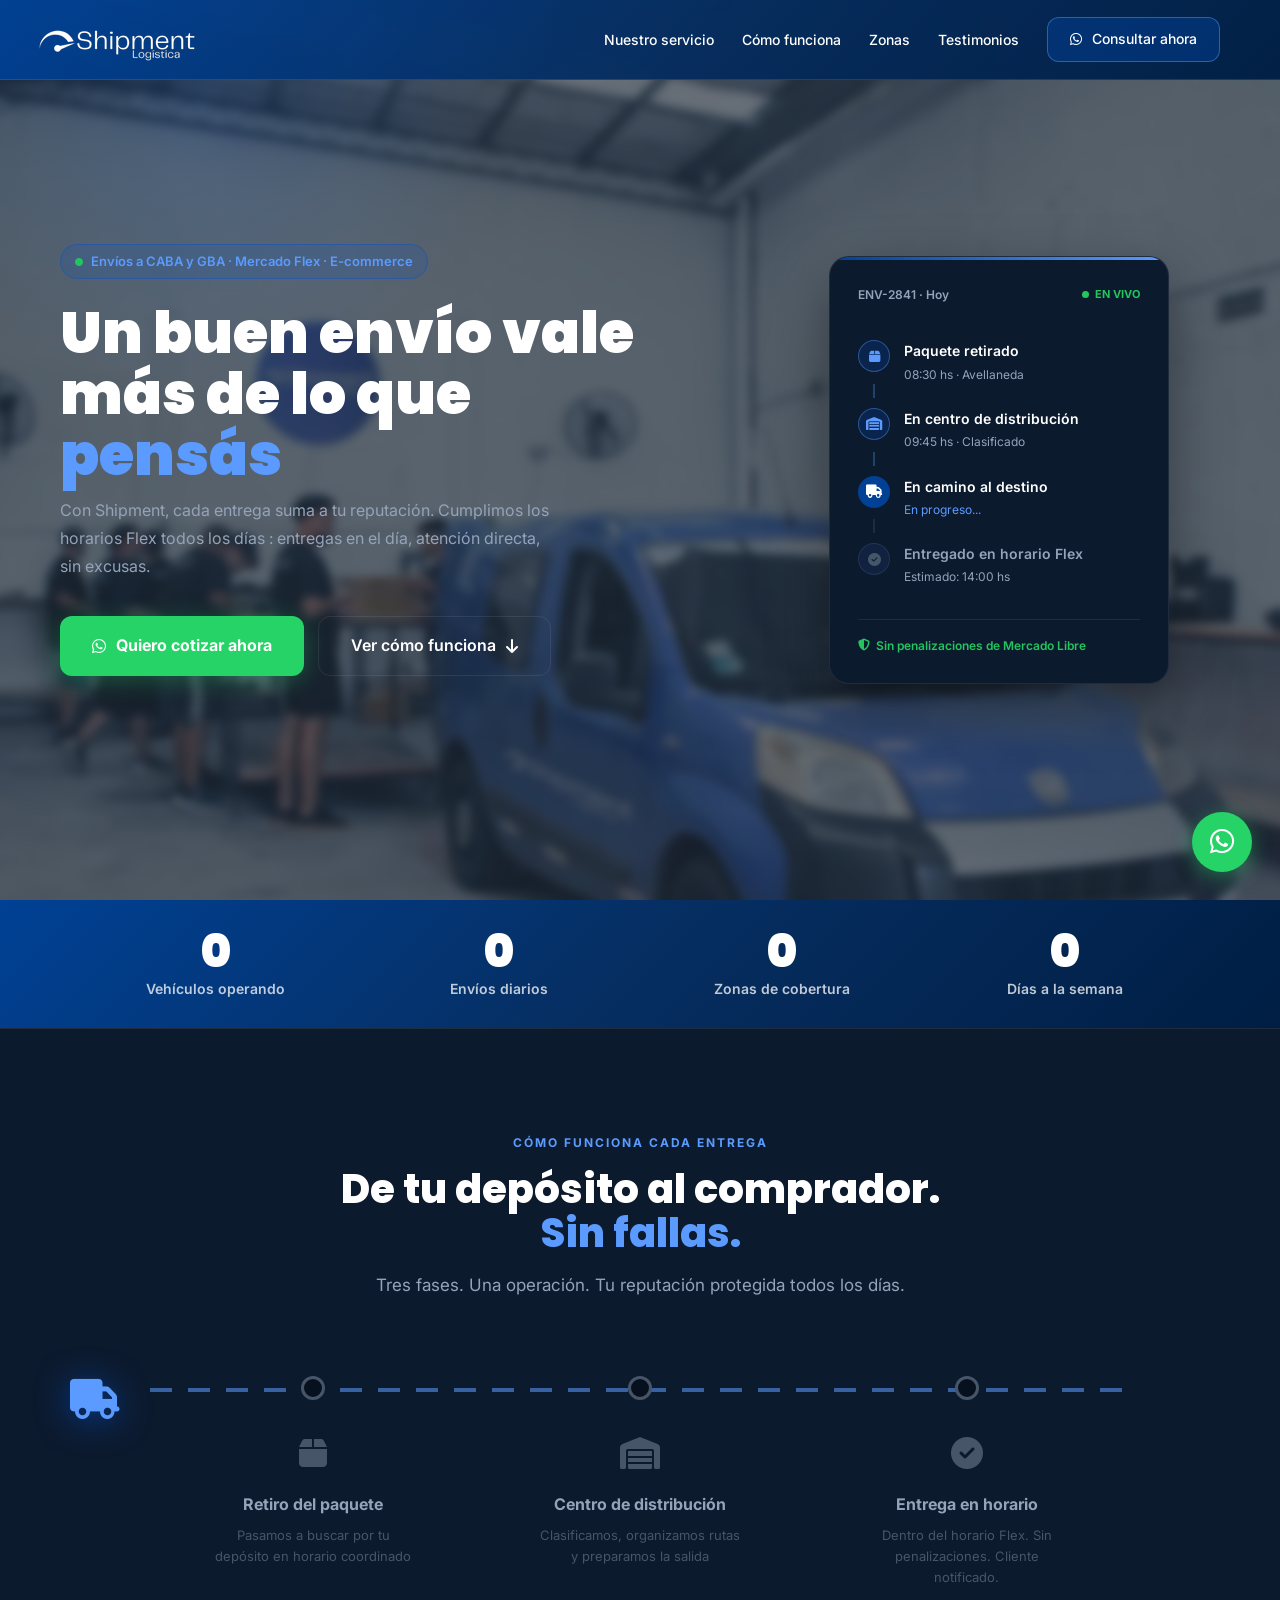
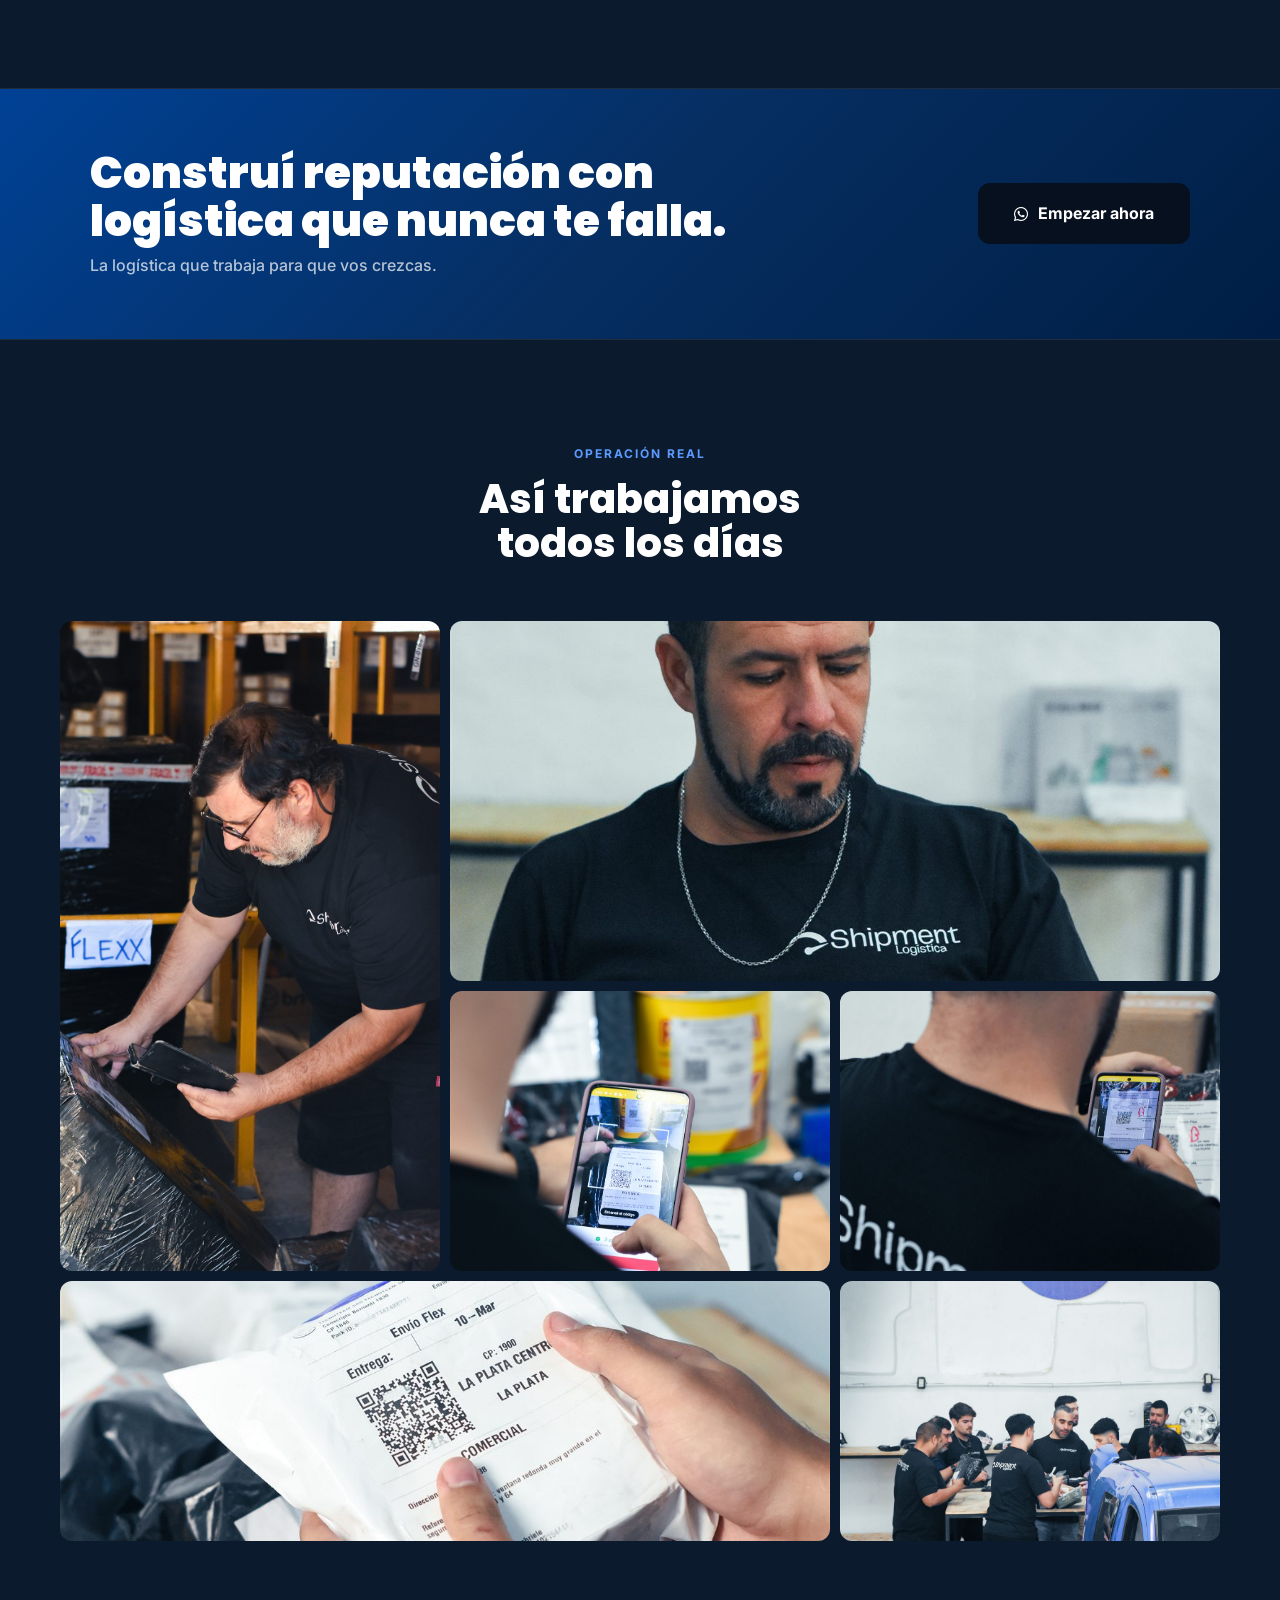
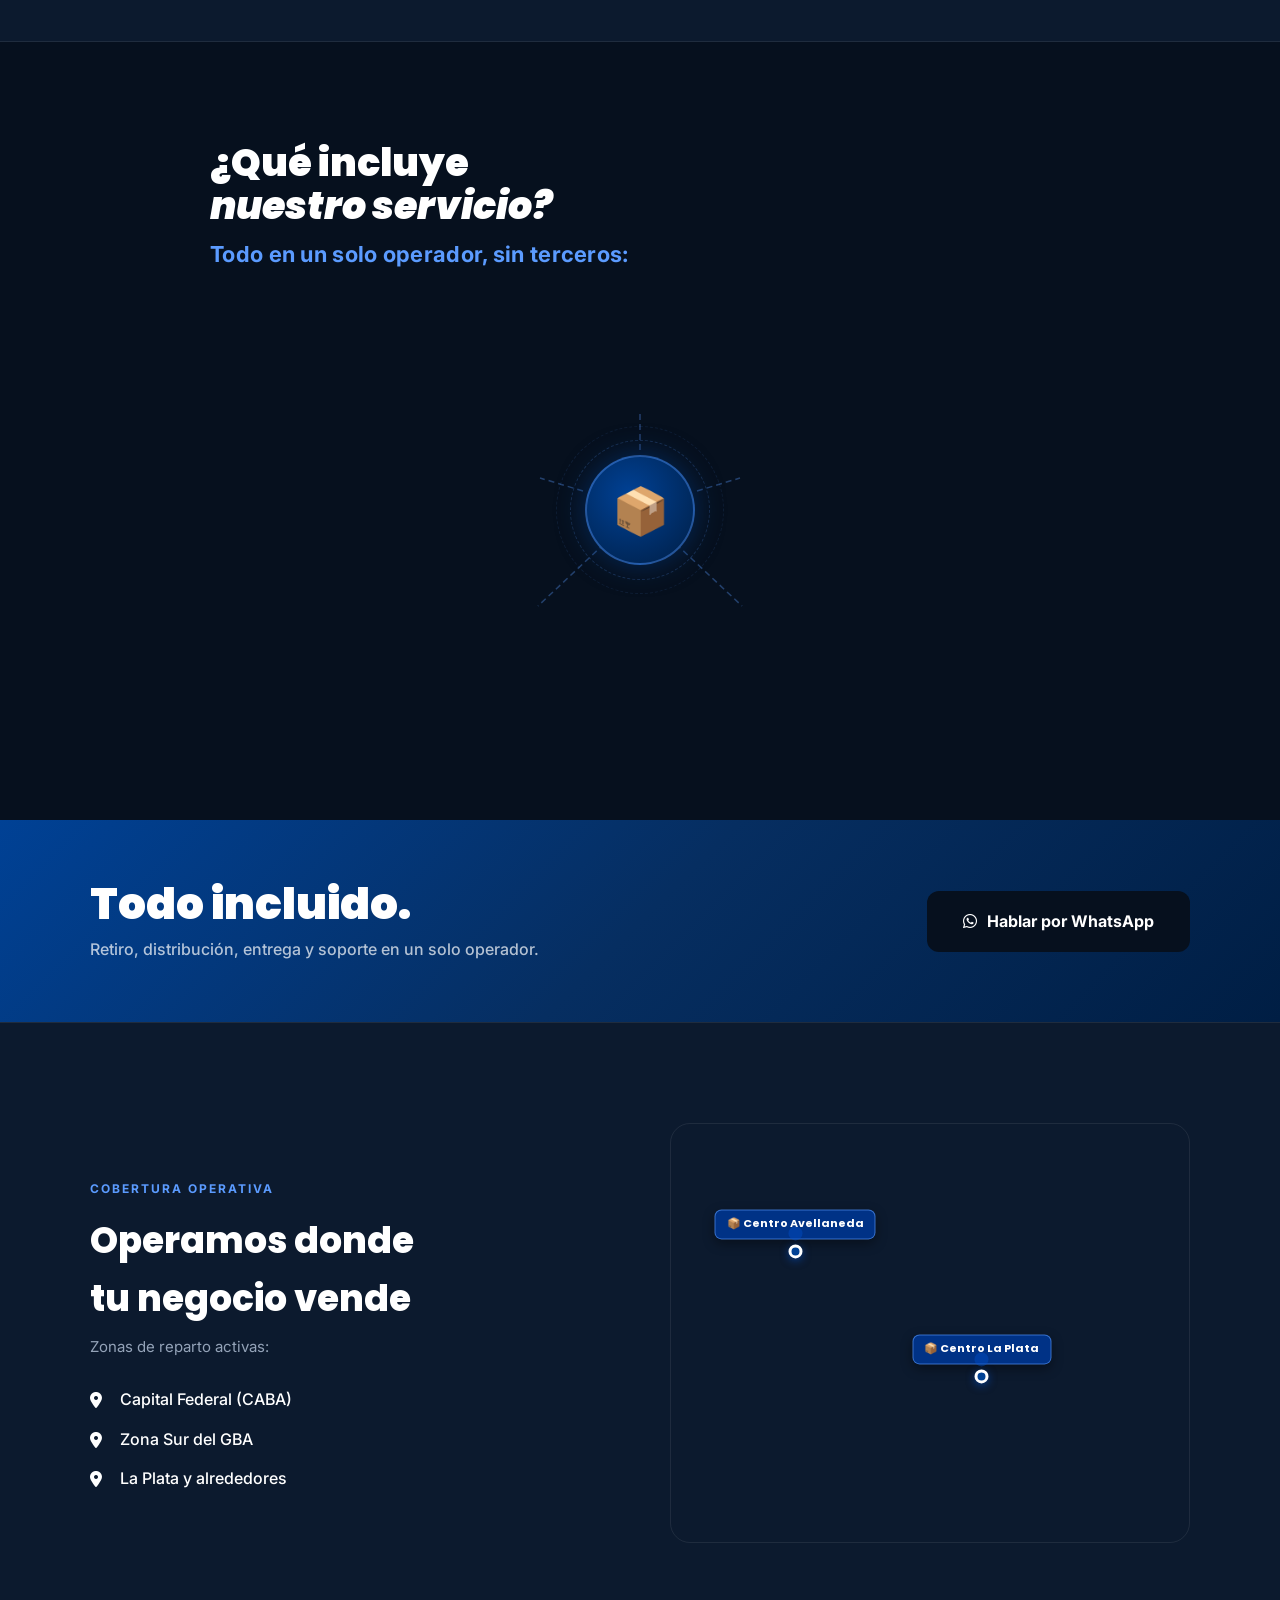
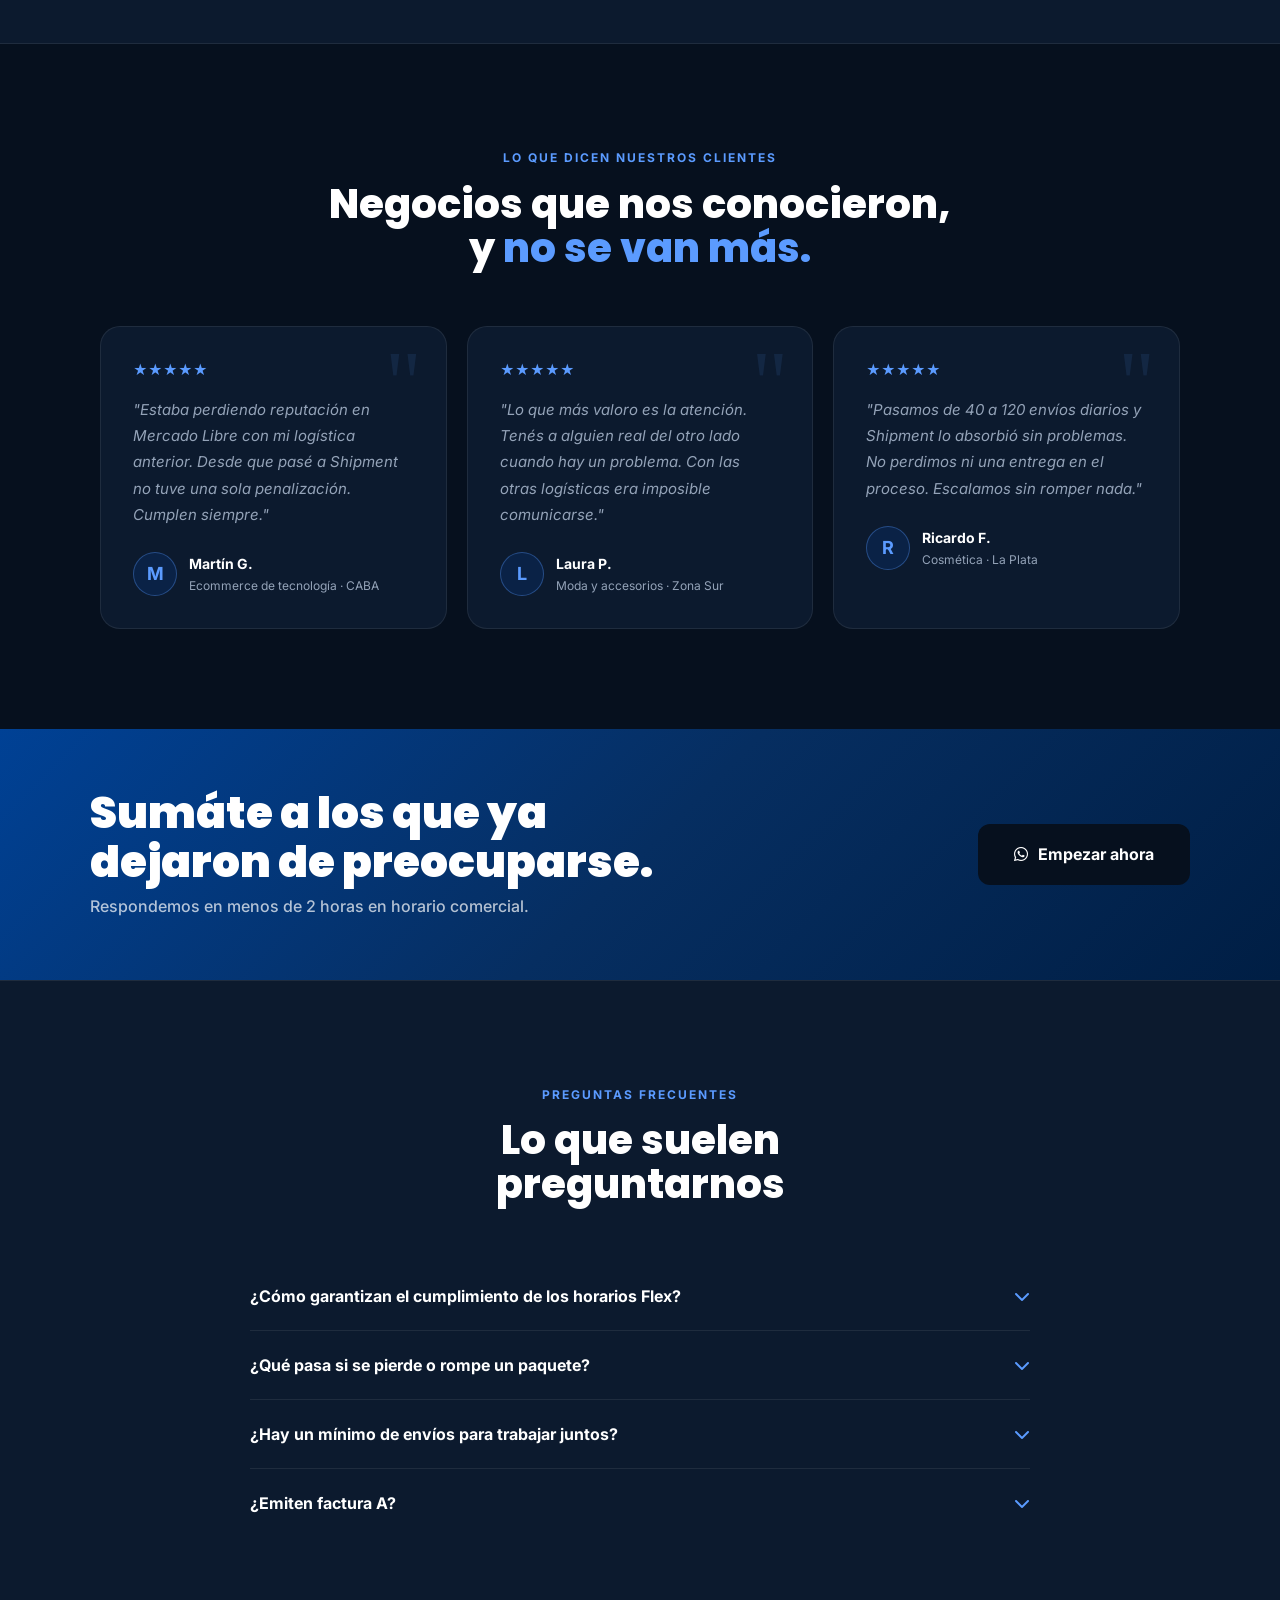
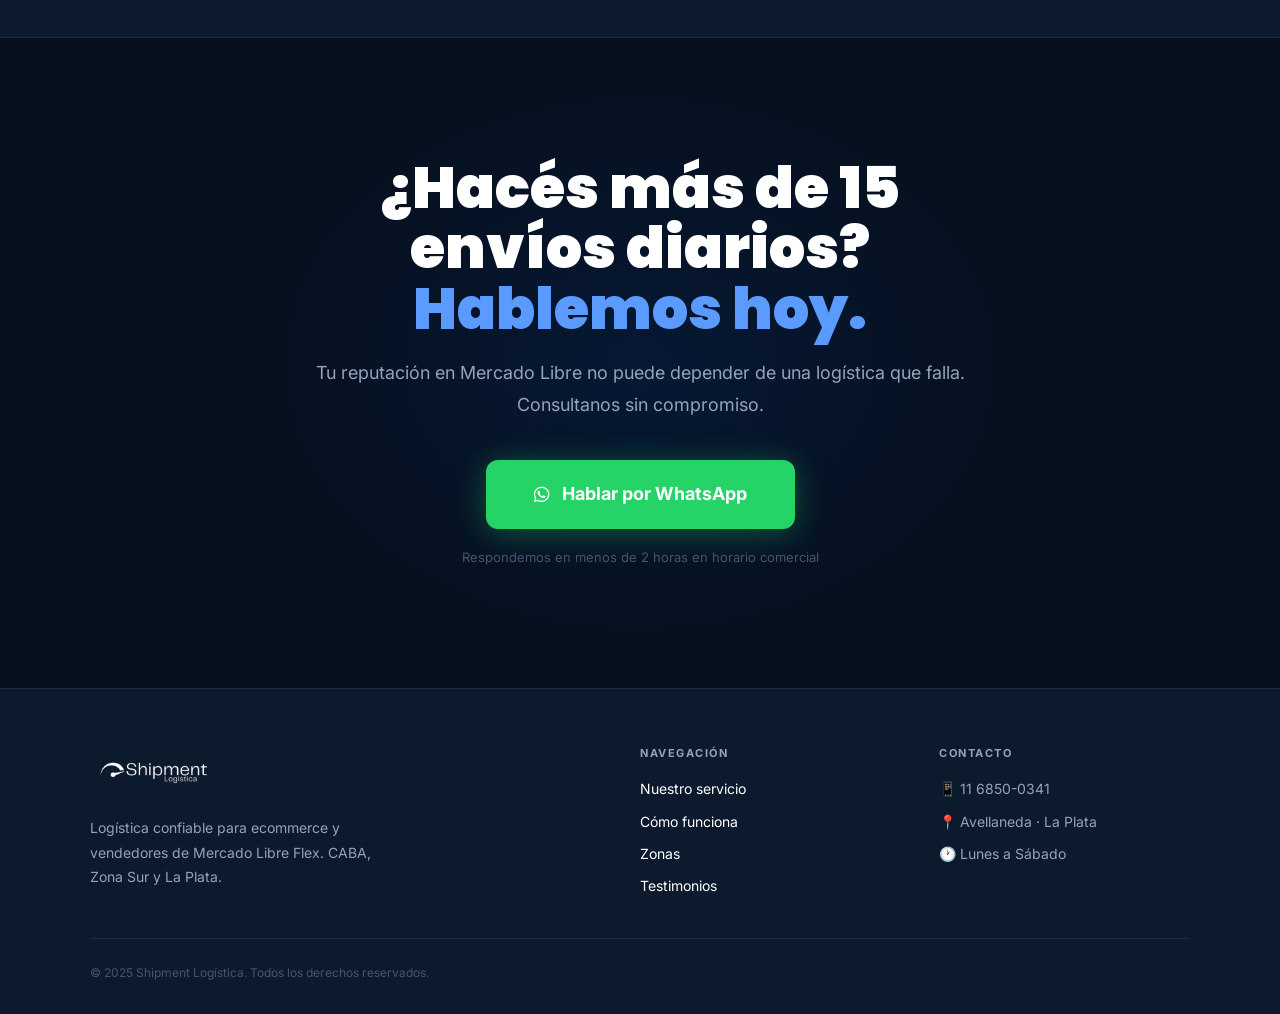
==== commit ad9f5229: "Add files via upload" ====
--- a/shipment-deploy/index.html
+++ b/shipment-deploy/index.html
@@ -1,6 +1,8 @@
 ﻿<!DOCTYPE html>
 <html lang="es">
 <head>
+<!-- Google Tag Manager -->
+<!-- End Google Tag Manager -->
     <meta charset="UTF-8">
     <meta name="viewport" content="width=device-width, initial-scale=1.0">
     <title>Shipment Logística : Logística para Mercado Libre Flex y Ecommerce</title>
@@ -29,6 +31,10 @@
     <link rel="stylesheet" href="css/style.css">
 </head>
 <body>
+<!-- Google Tag Manager (noscript) -->
+<noscript><iframe src="https://www.googletagmanager.com/ns.html?id=GTM-T6SLXXRL"
+height="0" width="0" style="display:none;visibility:hidden"></iframe></noscript>
+<!-- End Google Tag Manager (noscript) -->
 
     <!-- NAVBAR -->
     <nav class="navbar">
--- a/shipment-deploy/css/style.css
+++ b/shipment-deploy/css/style.css
@@ -103,6 +103,7 @@
         /* ─── HERO ─── */
         .hero {
             min-height: 100vh;
+            background: #1F2937;
             display: grid;
             grid-template-columns: 55% 45%;
             gap: 40px;
@@ -117,7 +118,7 @@
             background-image: url('../assets/hero-bg.jpg');
             background-size: cover;
             background-position: center 40%;
-            filter: blur(7px);
+            filter: blur(4.8px);
             opacity: 0.32;
             z-index: 0;
         }
@@ -911,7 +912,7 @@
         }
         @media (max-width: 768px) {
             .navbar { padding: 0 16px 0 0; height: 72px; }
-            .navbar__logo img { height: 35px; width: auto; display: block; }
+            .navbar__logo img { height: 50px; width: auto; max-width: none; display: block; }
             .navbar__links { display: none; }
             .hamburger { display: flex; }
             .hero { padding: 100px 24px 60px; }
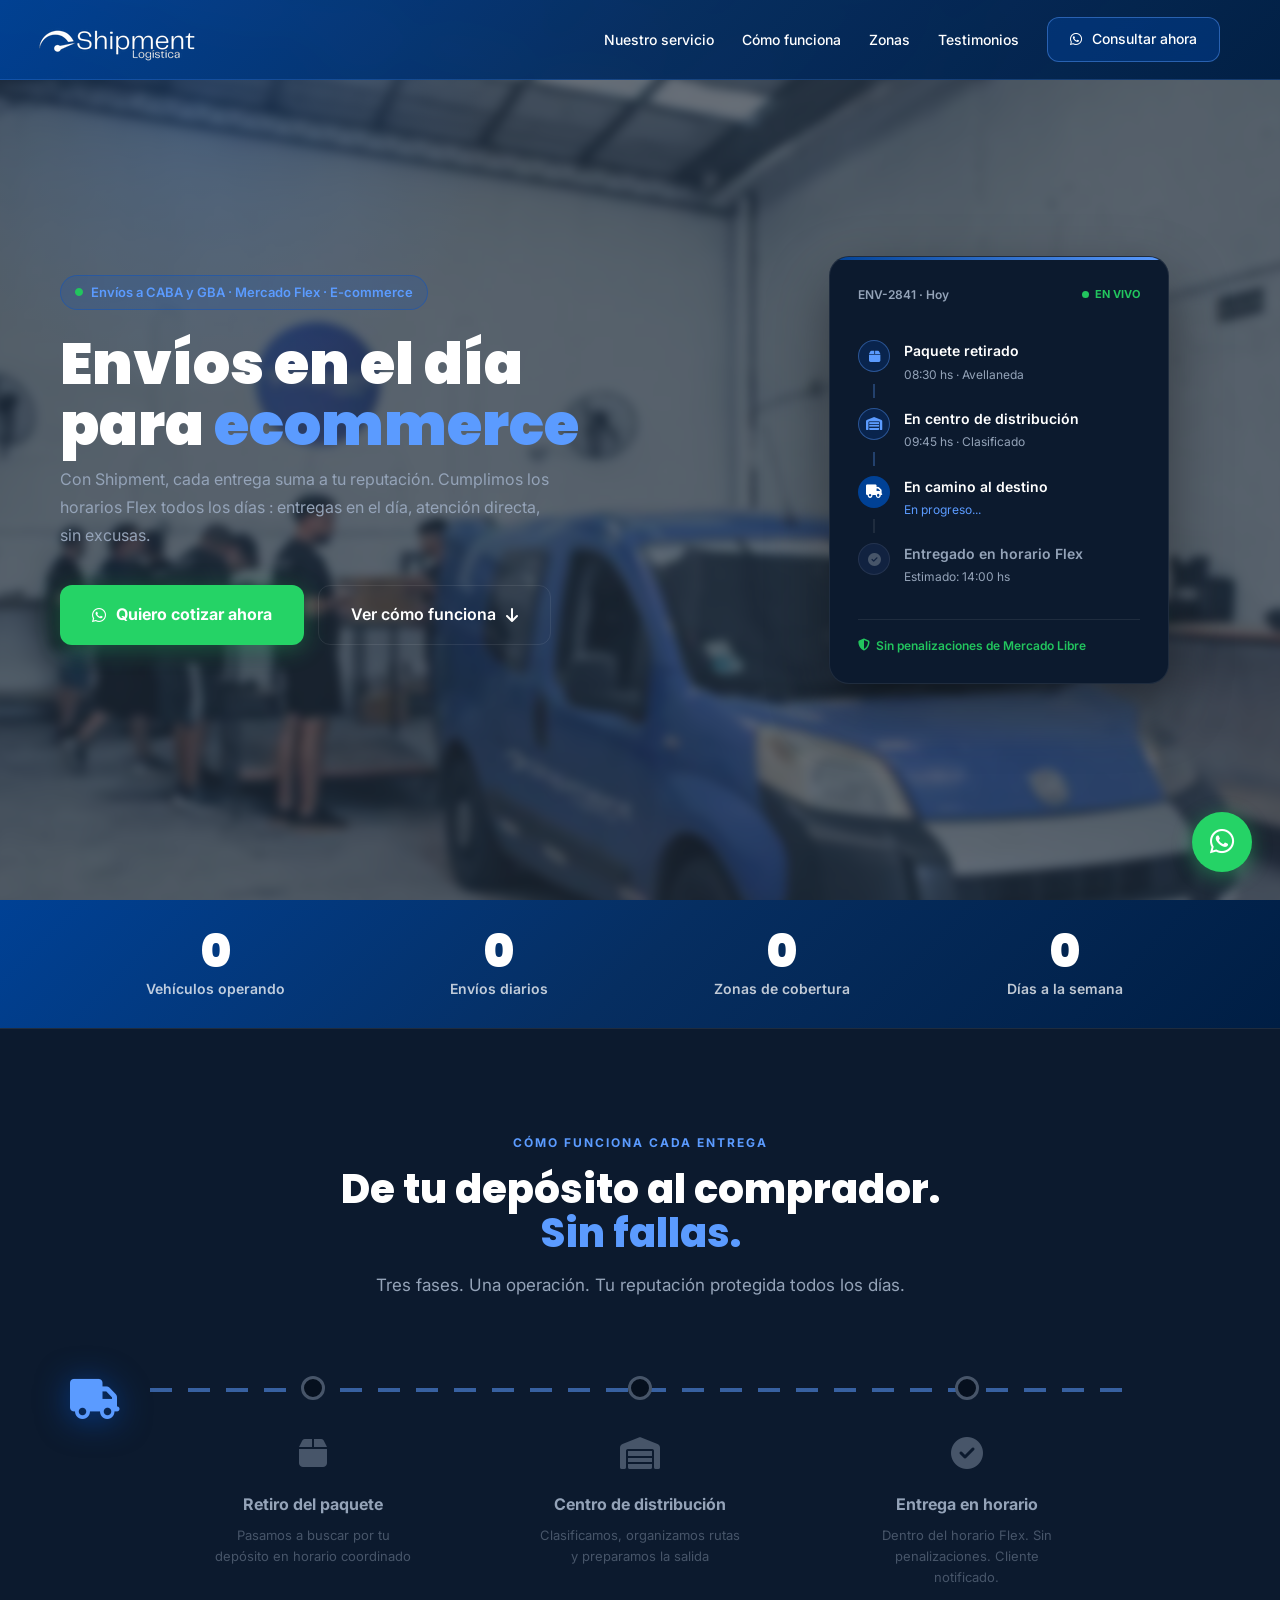
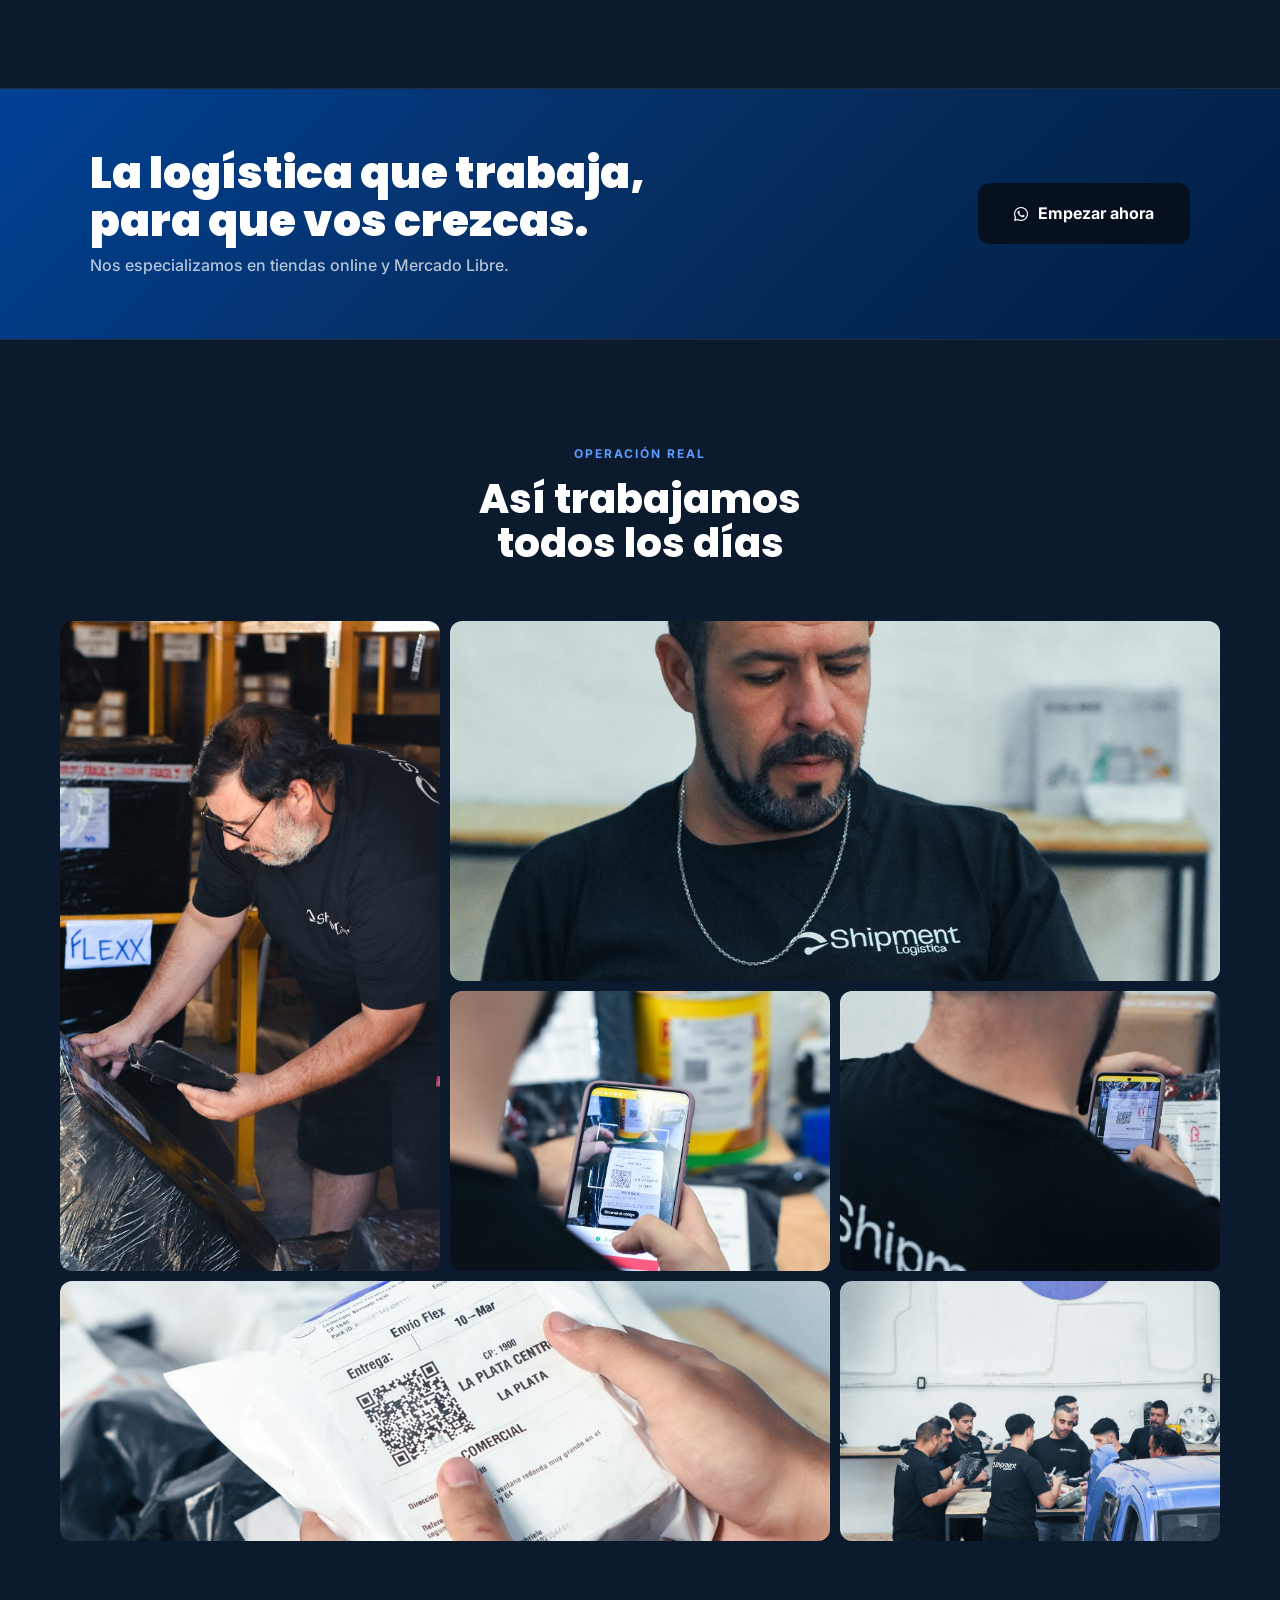
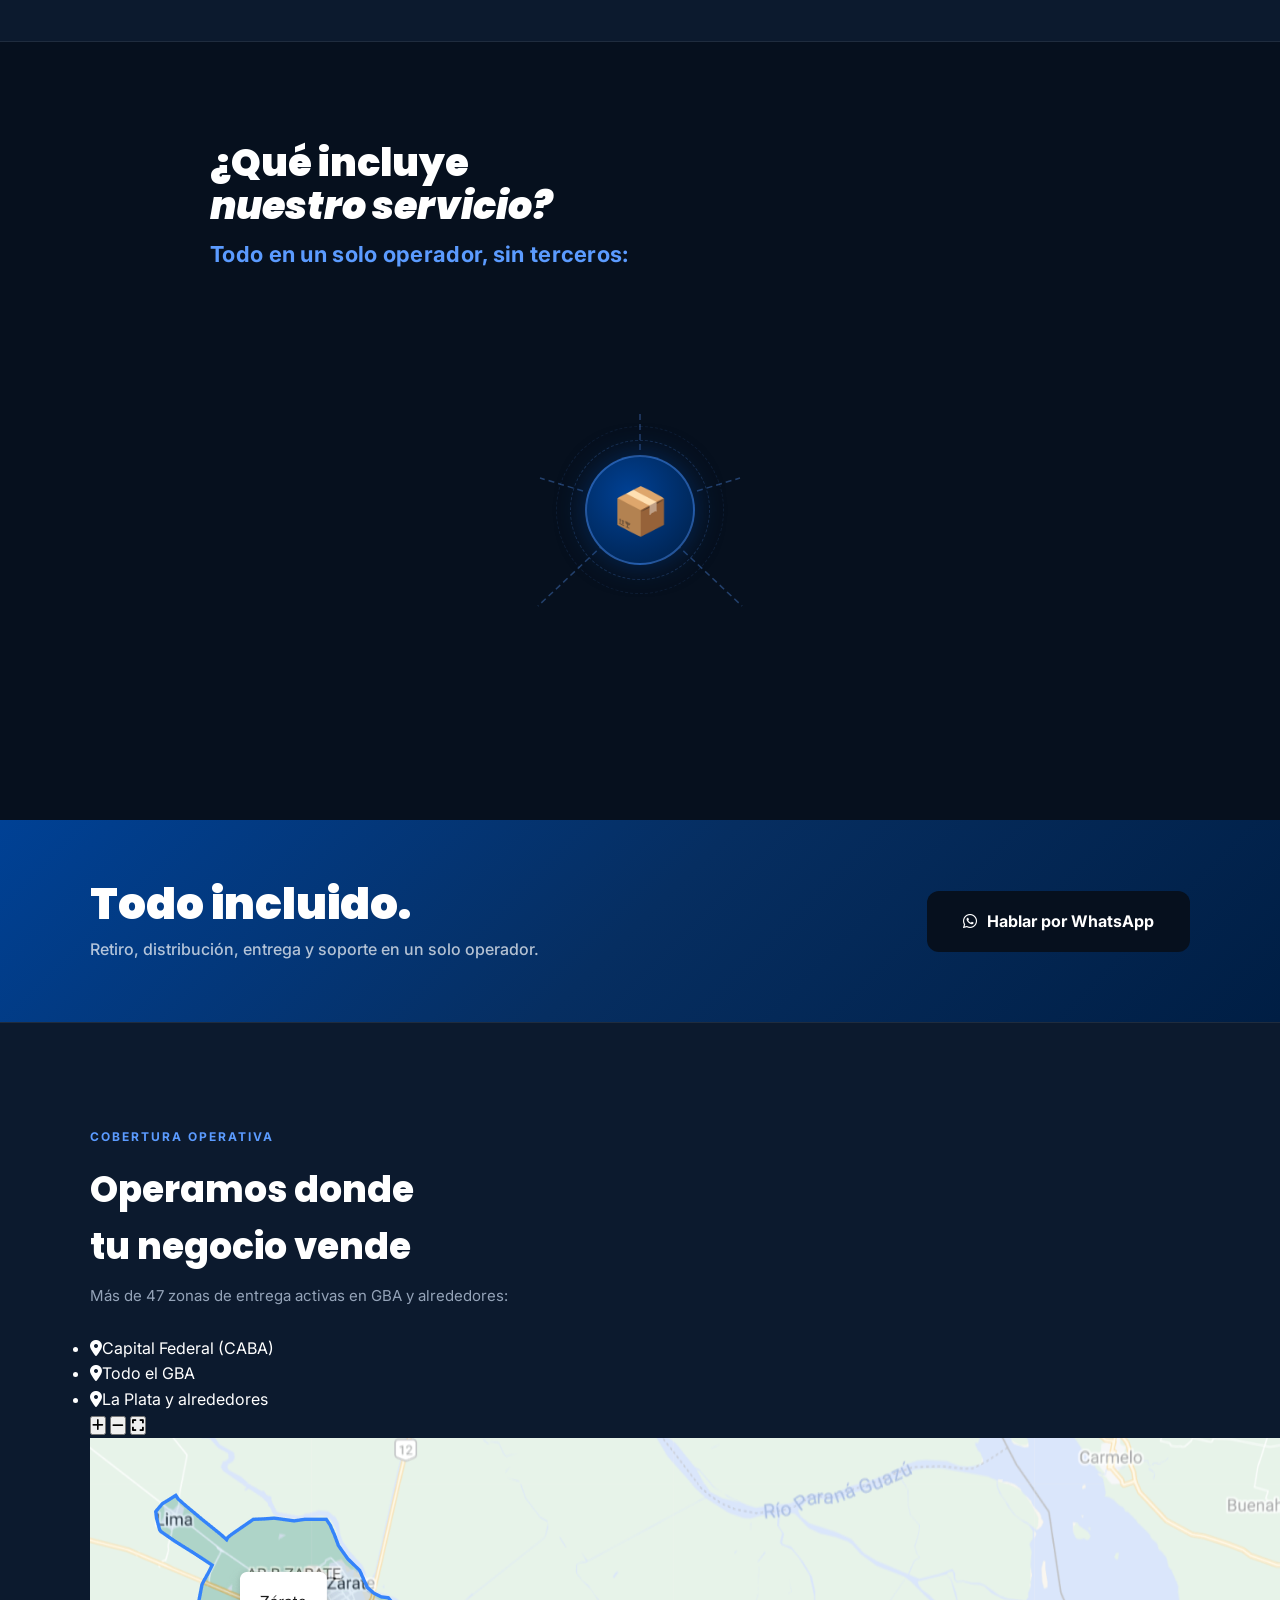
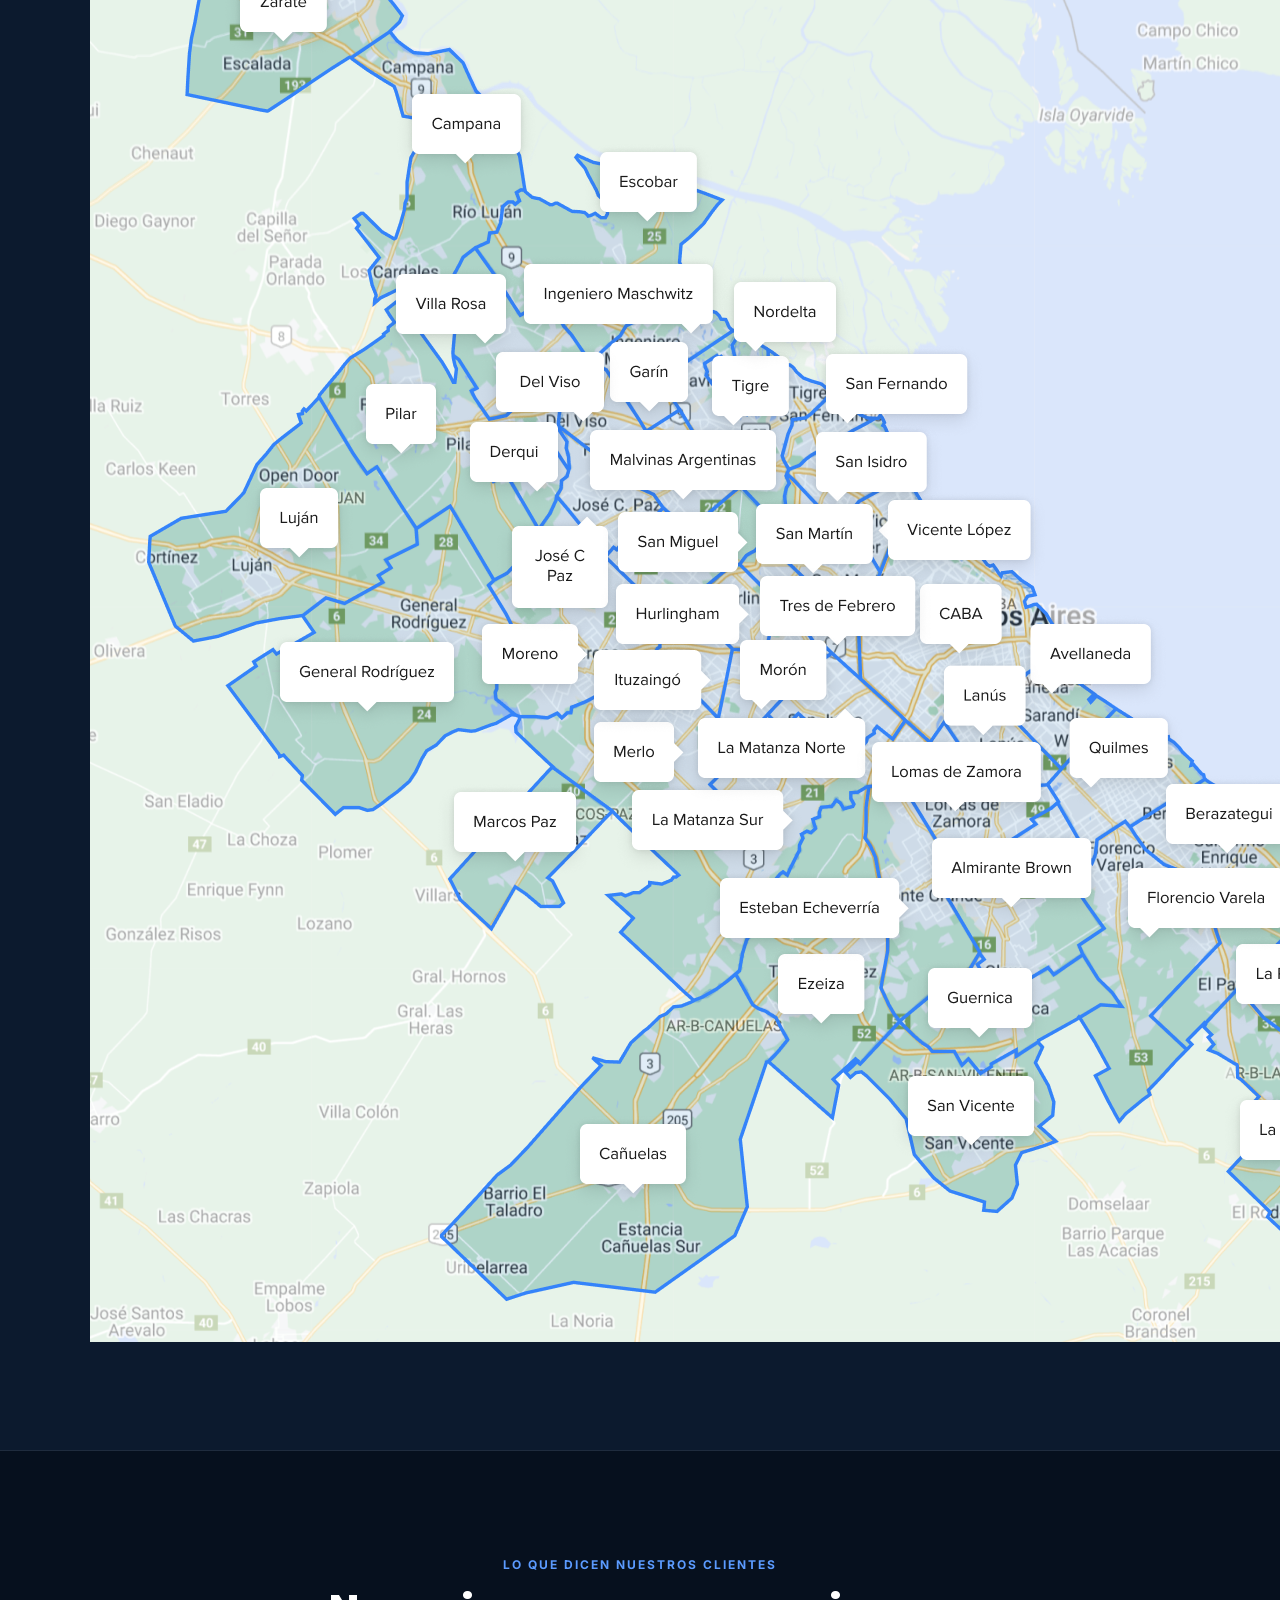
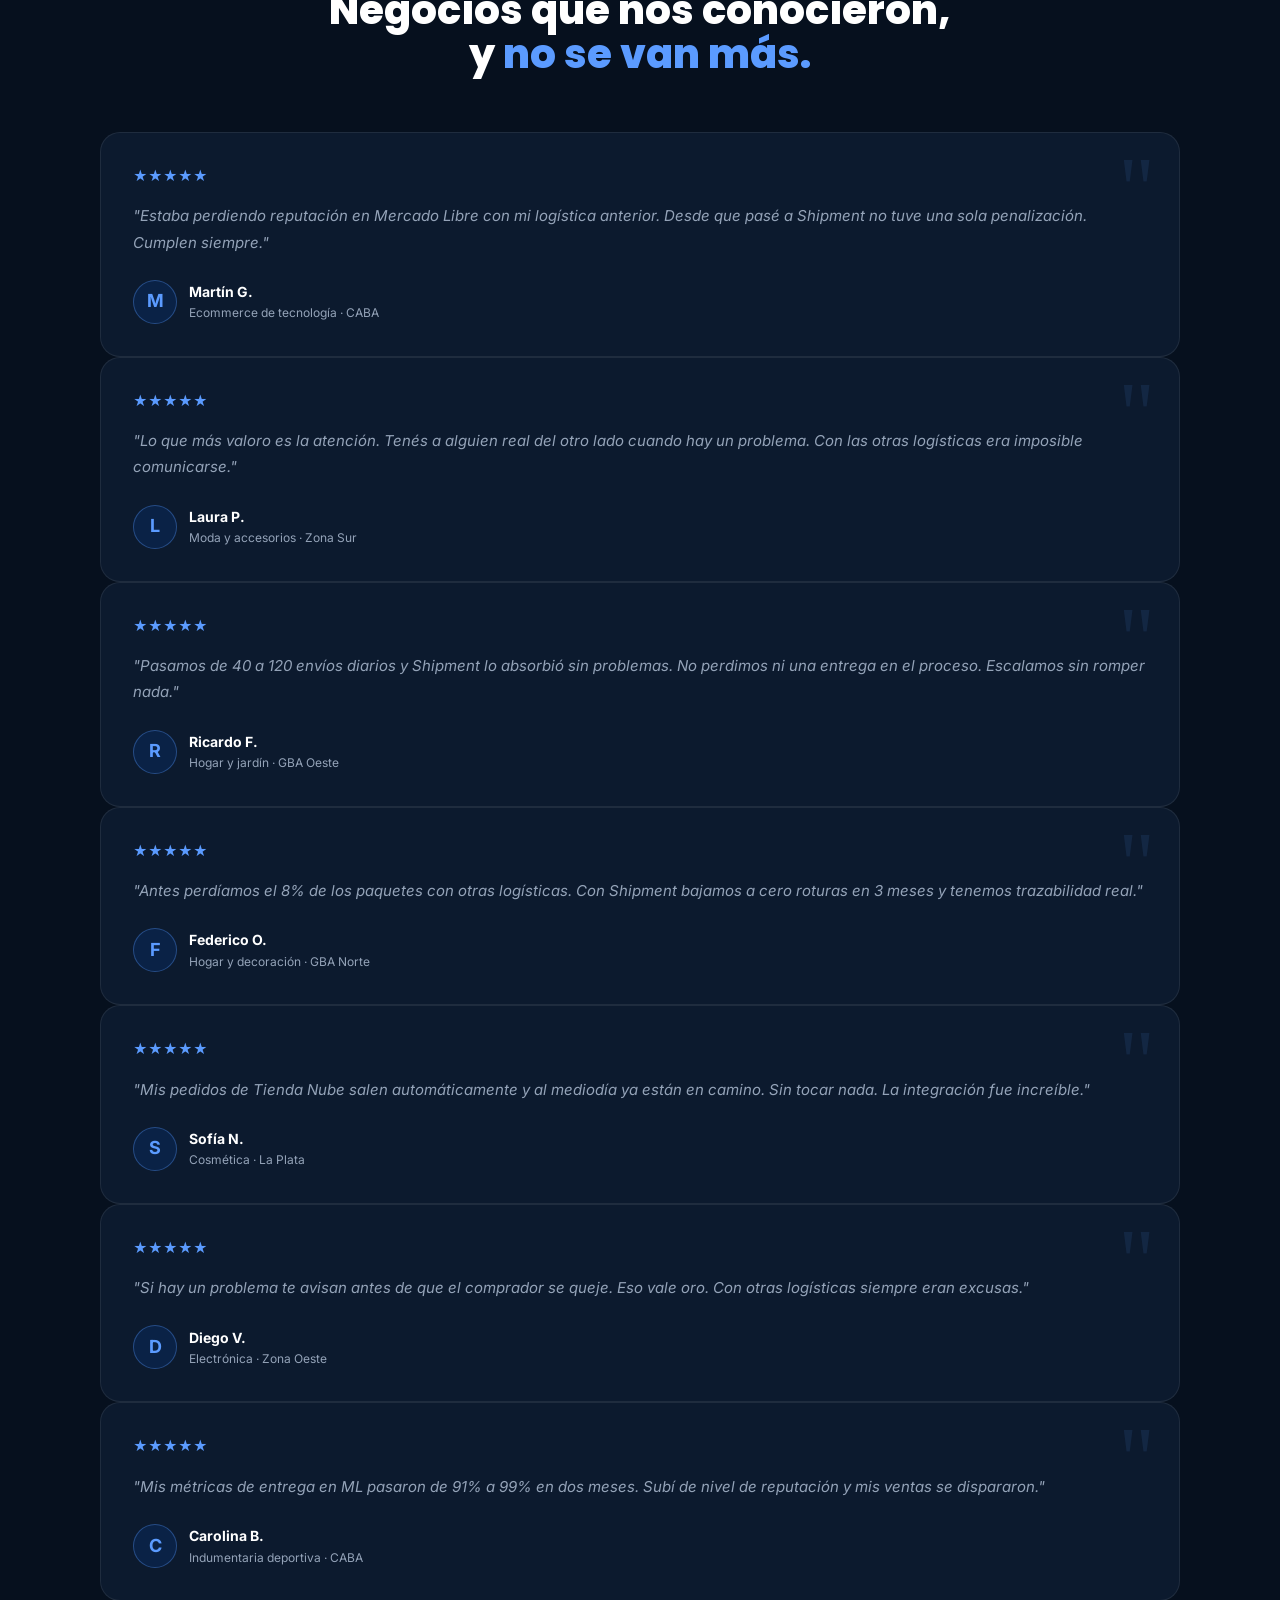
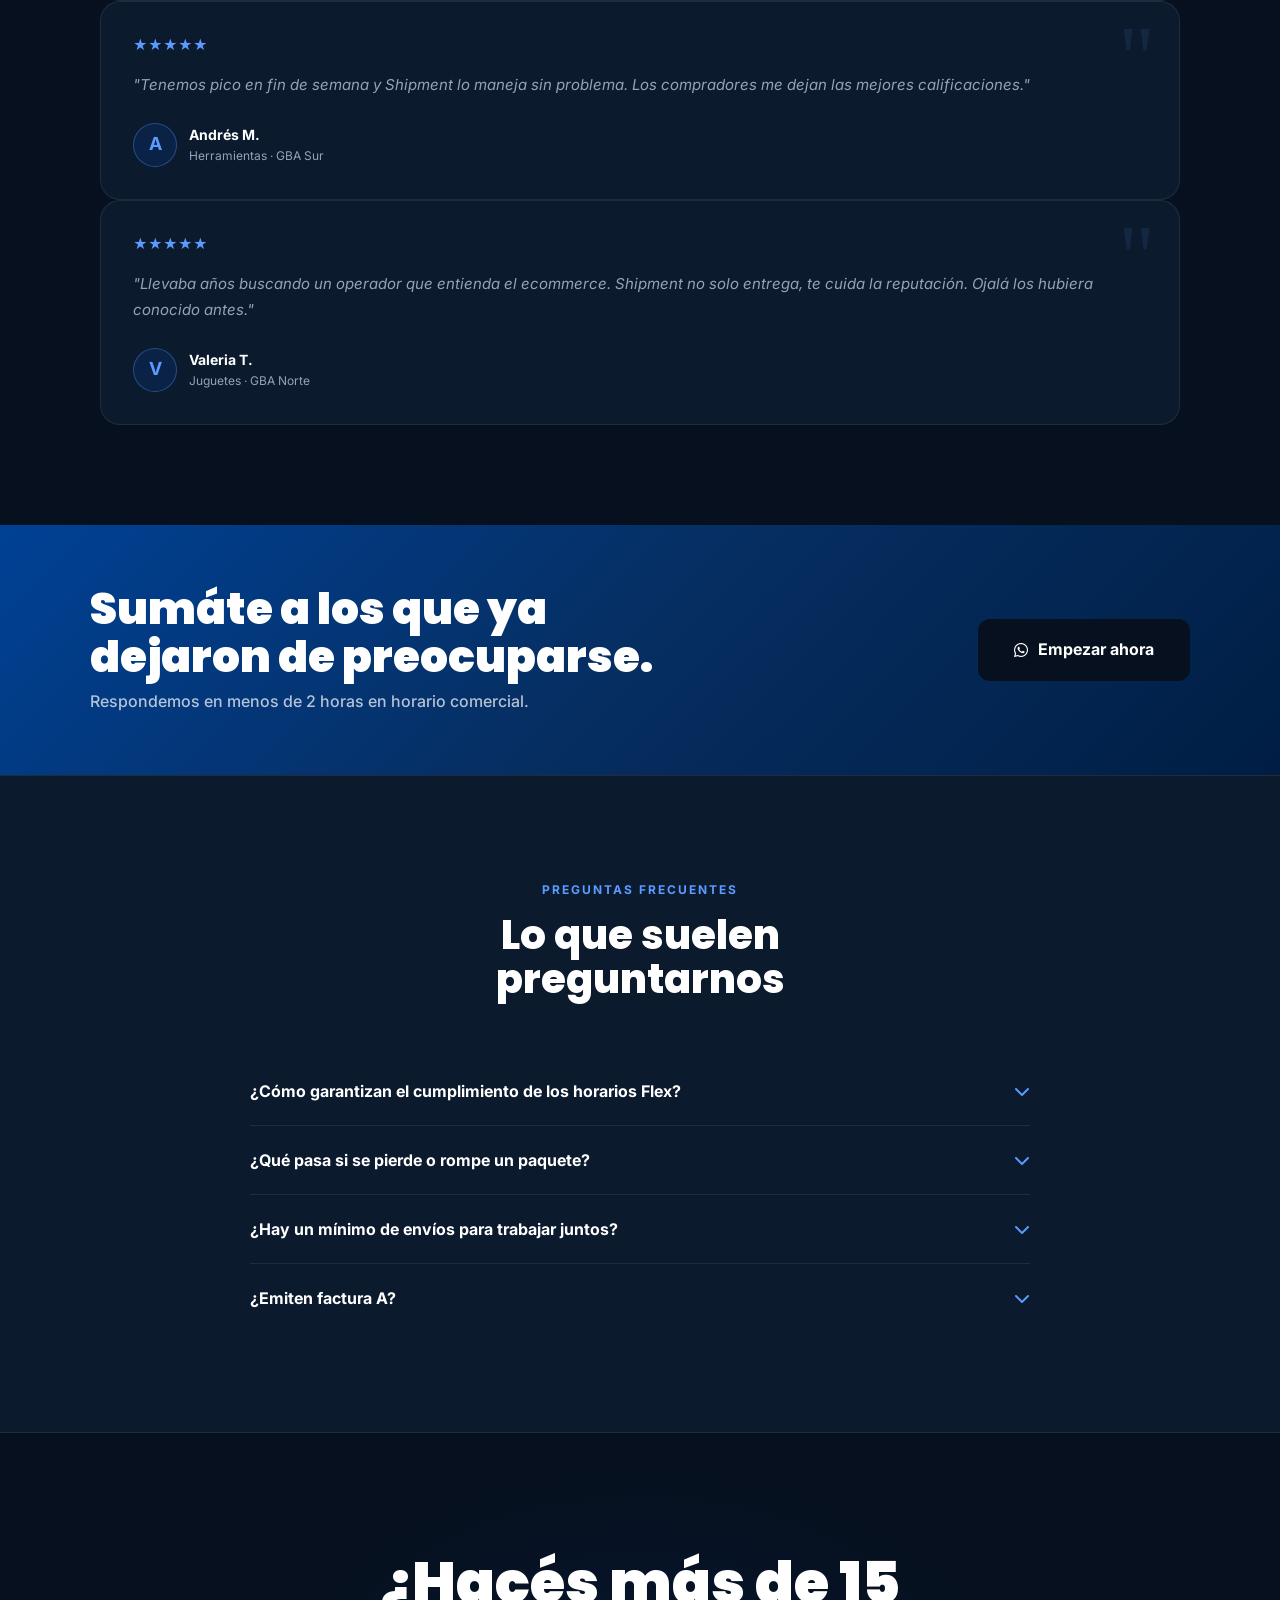
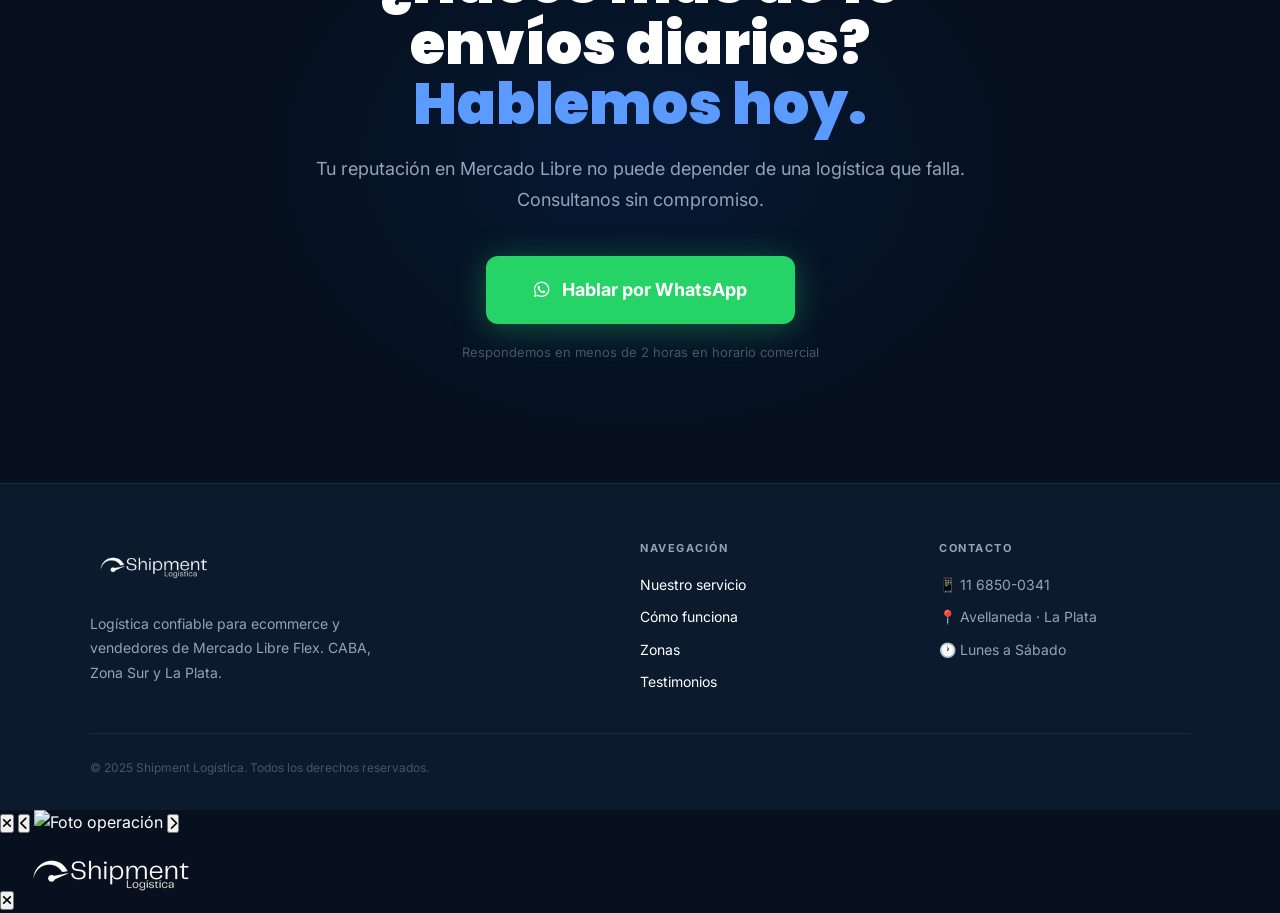
==== commit bf094205: "Add files via upload" ====
--- a/shipment-deploy/index.html
+++ b/shipment-deploy/index.html
@@ -2,12 +2,17 @@
 <html lang="es">
 <head>
 <!-- Google Tag Manager -->
+<script>(function(w,d,s,l,i){w[l]=w[l]||[];w[l].push({'gtm.start':
+new Date().getTime(),event:'gtm.js'});var f=d.getElementsByTagName(s)[0],
+j=d.createElement(s),dl=l!='dataLayer'?'&l='+l:'';j.async=true;j.src=
+'https://www.googletagmanager.com/gtm.js?id='+i+dl;f.parentNode.insertBefore(j,f);
+})(window,document,'script','dataLayer','GTM-T6SLXXRL');</script>
 <!-- End Google Tag Manager -->
     <meta charset="UTF-8">
     <meta name="viewport" content="width=device-width, initial-scale=1.0">
     <title>Shipment Logística : Logística para Mercado Libre Flex y Ecommerce</title>
-    <link rel="icon" type="image/png" href="assets/logo.png">
-    <link rel="apple-touch-icon" href="assets/logo.png">
+    <link rel="icon" type="image/png" href="[data-uri]">
+    <link rel="apple-touch-icon" href="[data-uri]">
     <meta name="description" content="Logística confiable para vendedores de Mercado Libre Flex y ecommerce. Entregas en CABA, Zona Sur y La Plata. Sin penalizaciones.">
     <meta property="og:title" content="Shipment Logística">
     <meta property="og:description" content="Logística confiable para Mercado Libre Flex y ecommerce. CABA, Zona Sur y La Plata.">
@@ -49,7 +54,7 @@
             <li><a href="#zonas">Zonas</a></li>
             <li><a href="#testimonios">Testimonios</a></li>
             <li>
-                <a href="https://wa.me/5491168500341?text=Hola%2C%20quiero%20consultar%20por%20log%C3%ADstica%20para%20mi%20negocio"
+                <a href="https://wa.me/5491130560961?text=Hola%2C%20quiero%20consultar%20por%20log%C3%ADstica%20para%20mi%20negocio"
                    class="btn-nav-cta" target="_blank" rel="noopener">
                     <i class="fab fa-whatsapp"></i> Consultar ahora
                 </a>
@@ -67,7 +72,7 @@
         <a href="#ruta"        onclick="closeMenu()">Cómo funciona</a>
         <a href="#zonas"       onclick="closeMenu()">Zonas</a>
         <a href="#testimonios" onclick="closeMenu()">Testimonios</a>
-        <a href="https://wa.me/5491168500341?text=Hola%2C%20quiero%20consultar%20por%20log%C3%ADstica%20para%20mi%20negocio"
+        <a href="https://wa.me/5491130560961?text=Hola%2C%20quiero%20consultar%20por%20log%C3%ADstica%20para%20mi%20negocio"
            class="btn-wa-sm" target="_blank" rel="noopener" onclick="closeMenu()">
             <i class="fab fa-whatsapp"></i> Consultar por WhatsApp
         </a>
@@ -81,7 +86,7 @@
                 Envíos a CABA y GBA · Mercado Flex · E-commerce
             </div>
 
-            <h1>Un buen envío vale<br>más de lo que <em>pensás</em></h1>
+            <h1>Envíos en el día<br>para <em>ecommerce</em></h1>
 
             <p class="hero__sub">
                 Con Shipment, cada entrega suma a tu reputación. Cumplimos los horarios Flex
@@ -89,7 +94,7 @@
             </p>
 
             <div class="hero__ctas">
-                <a href="https://wa.me/5491168500341?text=Hola%2C%20quiero%20consultar%20por%20log%C3%ADstica%20para%20mi%20negocio"
+                <a href="https://wa.me/5491130560961?text=Hola%2C%20quiero%20consultar%20por%20log%C3%ADstica%20para%20mi%20negocio"
                    class="btn-wa-lg" target="_blank" rel="noopener">
                     <i class="fab fa-whatsapp"></i> Quiero cotizar ahora
                 </a>
@@ -226,12 +231,10 @@
     <div class="callout-band">
         <div class="callout-band__inner">
             <div>
-                <div class="callout-band__text">
-                    Construí reputación con<br>logística que nunca te falla.
-                </div>
-                <p class="callout-band__sub">La logística que trabaja para que vos crezcas.</p>
-            </div>
-            <a href="https://wa.me/5491168500341?text=Hola%2C%20quiero%20consultar%20por%20log%C3%ADstica%20para%20mi%20negocio"
+                <div class="callout-band__text">La logística que trabaja,<br>para que vos crezcas.</div>
+                <p class="callout-band__sub">Nos especializamos en tiendas online y Mercado Libre.</p>
+            </div>
+            <a href="https://wa.me/5491130560961?text=Hola%2C%20quiero%20consultar%20por%20log%C3%ADstica%20para%20mi%20negocio"
                class="btn-dark" target="_blank" rel="noopener">
                 <i class="fab fa-whatsapp"></i> Empezar ahora
             </a>
@@ -323,7 +326,7 @@
                 <div class="callout-band__text">Todo incluido.</div>
                 <p class="callout-band__sub">Retiro, distribución, entrega y soporte en un solo operador.</p>
             </div>
-            <a href="https://wa.me/5491168500341?text=Hola%2C%20quiero%20consultar%20por%20log%C3%ADstica%20para%20mi%20negocio" class="btn-dark" target="_blank" rel="noopener">
+            <a href="https://wa.me/5491130560961?text=Hola%2C%20quiero%20consultar%20por%20log%C3%ADstica%20para%20mi%20negocio" class="btn-dark" target="_blank" rel="noopener">
                 <i class="fab fa-whatsapp"></i> Hablar por WhatsApp
             </a>
         </div>
@@ -331,31 +334,24 @@
     <!-- ZONAS -->
     <section class="zonas" id="zonas">
         <div class="zonas__inner">
-            <div class="zonas__grid">
-                <div class="zonas__left">
-                    <span class="section-label">Cobertura operativa</span>
-                    <h3>Operamos donde<br>tu negocio vende</h3>
-                    <p class="zonas__sub">Zonas de reparto activas:</p>
-                    <ul class="zona-list">
-                        <li><i class="fas fa-map-marker-alt"></i> Capital Federal (CABA)</li>
-                        <li><i class="fas fa-map-marker-alt"></i> Zona Sur del GBA</li>
-                        <li><i class="fas fa-map-marker-alt"></i> La Plata y alrededores</li>
-                    </ul>
-                </div>
-                <div class="zonas__right">
-                    <div class="mapa-google">
-                        <div class="mapa-overlay">
-                            <div class="mapa-pin" style="top:32%;left:24%">
-                                <div class="mapa-pin__label">📦 Centro Avellaneda</div>
-                                <div class="mapa-pin__dot"></div>
-                            </div>
-                            <div class="mapa-pin" style="top:62%;left:60%">
-                                <div class="mapa-pin__label">📦 Centro La Plata</div>
-                                <div class="mapa-pin__dot"></div>
-                            </div>
-                        </div>
-                        <iframe src="https://maps.google.com/maps?q=-34.79,-58.12&z=10&output=embed&hl=es" allowfullscreen="" loading="lazy"></iframe>
-                    </div>
+            <div class="zonas__left">
+                <span class="section-label">Cobertura operativa</span>
+                <h3>Operamos donde<br>tu negocio vende</h3>
+                <p class="zonas__sub">Más de 47 zonas de entrega activas en GBA y alrededores:</p>
+                <ul class="zonas__list">
+                    <li><i class="fas fa-location-dot"></i>Capital Federal (CABA)</li>
+                    <li><i class="fas fa-location-dot"></i>Todo el GBA</li>
+                    <li><i class="fas fa-location-dot"></i>La Plata y alrededores</li>
+                </ul>
+            </div>
+            <div class="zonas__right">
+                <div class="mapa-zonas">
+                    <div class="mapa-zoom-ctrl">
+                        <button class="mapa-zoom-btn" id="mzoom-in"  title="Acercar"><i class="fas fa-plus"></i></button>
+                        <button class="mapa-zoom-btn" id="mzoom-out" title="Alejar"><i class="fas fa-minus"></i></button>
+                        <button class="mapa-zoom-btn" id="mzoom-rst" title="Ver todo"><i class="fas fa-expand"></i></button>
+                    </div>
+                    <img id="mapa-img" class="mapa-zonas__img" src="[data-uri]